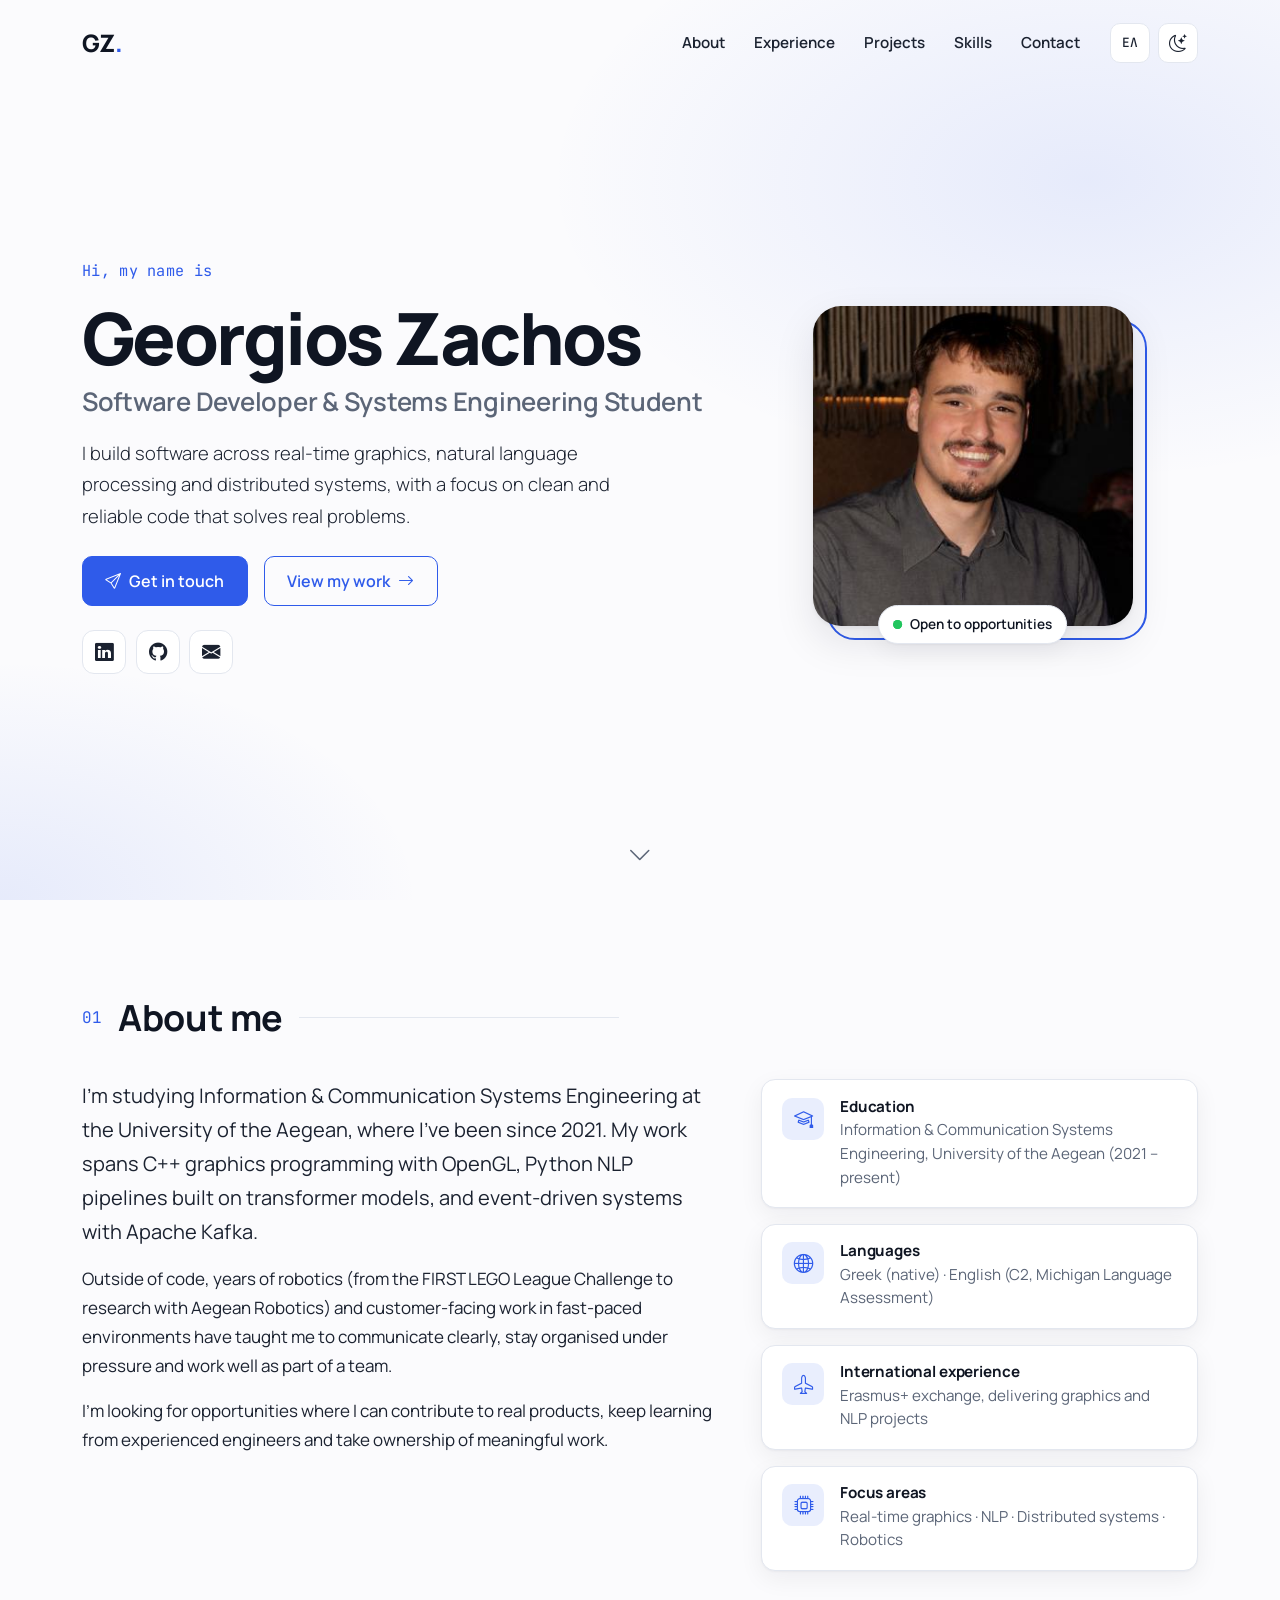
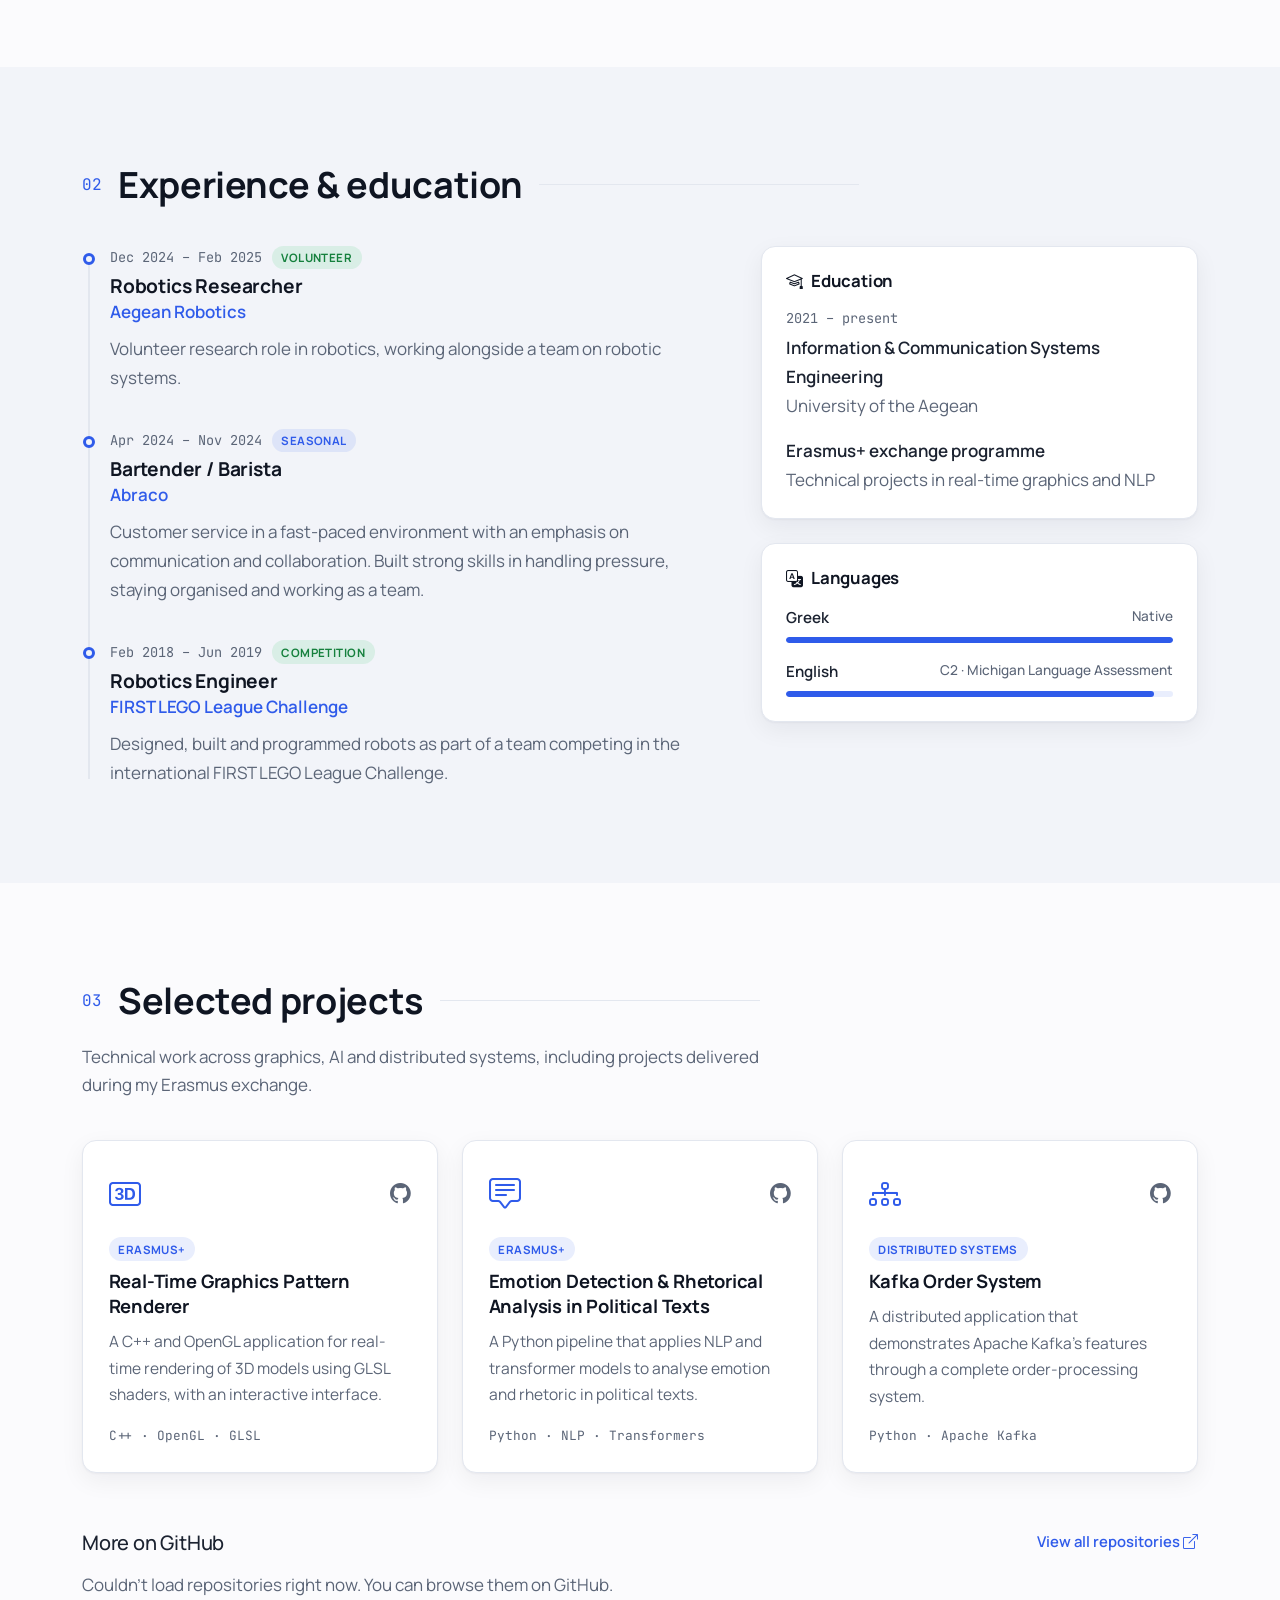
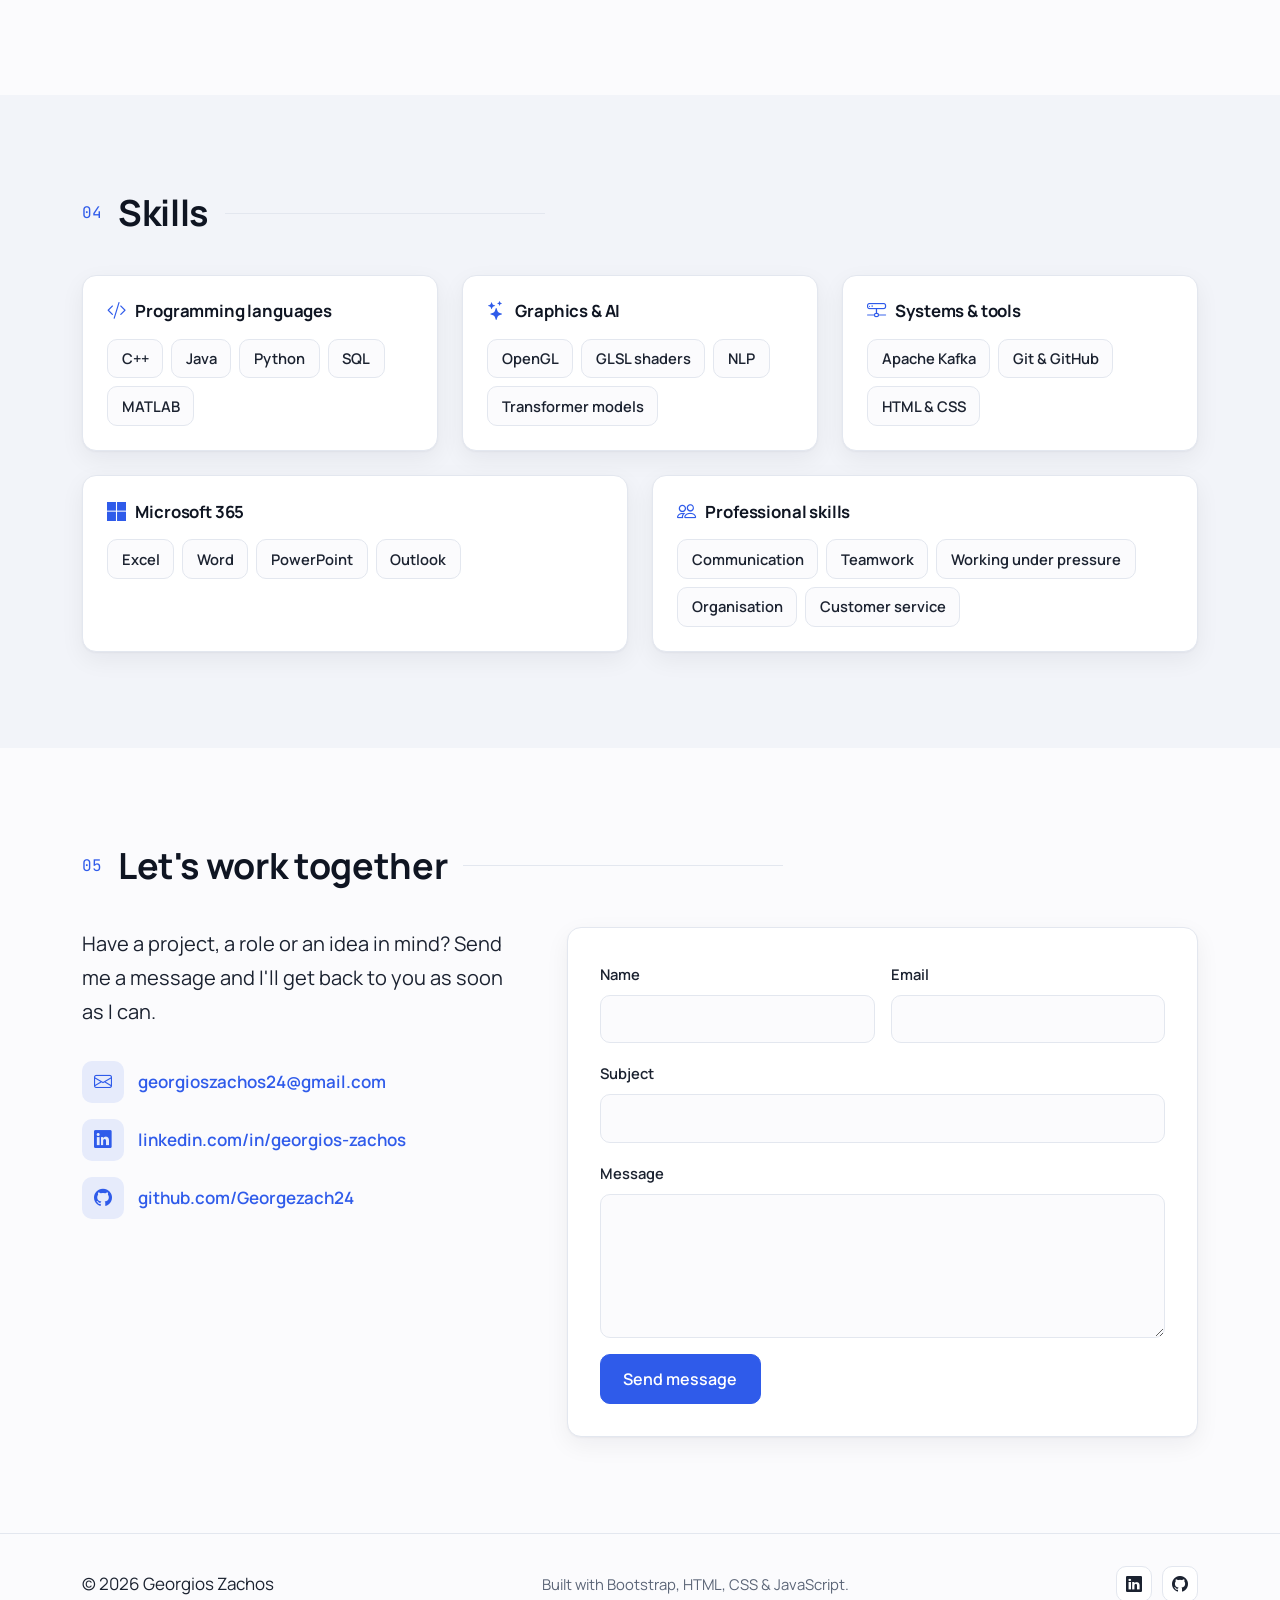
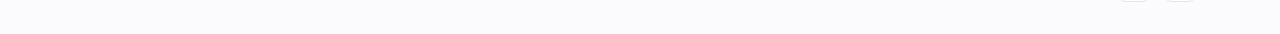
==== index.html @ 2b29dbaa "Initial commit" ====
<!doctype html>
<html lang="en" data-bs-theme="light">
<head>
  <meta charset="utf-8">
  <meta name="viewport" content="width=device-width, initial-scale=1">
  <title>Georgios Zachos · Software Developer</title>
  <meta name="description" content="Georgios Zachos: software developer and Information & Communication Systems Engineering student at the University of the Aegean. C++, Python, Java, real-time graphics, NLP and distributed systems.">
  <meta name="author" content="Georgios Zachos">
  <meta name="theme-color" content="#2f5bea">

  <!-- Open Graph / social previews -->
  <meta property="og:type" content="website">
  <meta property="og:title" content="Georgios Zachos · Software Developer">
  <meta property="og:description" content="Software developer working across real-time graphics, NLP and distributed systems.">
  <meta property="og:url" content="https://georgezach24.github.io/personal/">
  <meta property="og:image" content="https://georgezach24.github.io/personal/assets/img/profile.jpg">
  <meta name="twitter:card" content="summary">

  <link rel="icon" href="assets/img/favicon.svg" type="image/svg+xml">

  <!-- Apply the saved/OS theme before paint to avoid a flash -->
  <script>
    (function () {
      var theme;
      try { theme = localStorage.getItem('theme'); } catch (e) {}
      if (!theme) theme = window.matchMedia('(prefers-color-scheme: dark)').matches ? 'dark' : 'light';
      document.documentElement.setAttribute('data-bs-theme', theme);
      document.documentElement.classList.add('js');
    })();
  </script>

  <link rel="preconnect" href="https://fonts.googleapis.com">
  <link rel="preconnect" href="https://fonts.gstatic.com" crossorigin>
  <link href="https://fonts.googleapis.com/css2?family=Manrope:wght@400;500;600;700;800&family=JetBrains+Mono:wght@400;500&display=swap" rel="stylesheet">
  <link rel="stylesheet" href="https://cdn.jsdelivr.net/npm/bootstrap@5.3.3/dist/css/bootstrap.min.css" integrity="sha384-QWTKZyjpPEjISv5WaRU9OFeRpok6YctnYmDr5pNlyT2bRjXh0JMhjY6hW+ALEwIH" crossorigin="anonymous">
  <link rel="stylesheet" href="https://cdn.jsdelivr.net/npm/bootstrap-icons@1.11.3/font/bootstrap-icons.min.css" integrity="sha384-XGjxtQfXaH2tnPFa9x+ruJTuLE3Aa6LhHSWRr1XeTyhezb4abCG4ccI5AkVDxqC+" crossorigin="anonymous">
  <link rel="stylesheet" href="assets/css/style.css">

  <script type="application/ld+json">
  {
    "@context": "https://schema.org",
    "@type": "Person",
    "name": "Georgios Zachos",
    "alternateName": "Γεώργιος Ζάχος",
    "jobTitle": "Software Developer",
    "url": "https://georgezach24.github.io/personal/",
    "image": "https://georgezach24.github.io/personal/assets/img/profile.jpg",
    "alumniOf": { "@type": "CollegeOrUniversity", "name": "University of the Aegean" },
    "knowsLanguage": ["el", "en"],
    "sameAs": [
      "https://www.linkedin.com/in/georgios-zachos-271b72228/",
      "https://github.com/Georgezach24"
    ]
  }
  </script>
</head>

<body data-bs-spy="scroll" data-bs-target="#mainNav" tabindex="0">
  <a class="visually-hidden-focusable skip-link" href="#main" data-i18n="nav.skip">Skip to content</a>

  <!-- ============ Navigation ============ -->
  <nav id="mainNav" class="navbar navbar-expand-lg fixed-top">
    <div class="container">
      <a class="navbar-brand brand" href="#top" aria-label="Georgios Zachos, home">GZ<span class="brand-dot">.</span></a>

      <div class="d-flex align-items-center gap-2 order-lg-last ms-auto ms-lg-3">
        <button id="langToggle" class="btn btn-icon" type="button" aria-label="Switch language">
          <span class="lang-label">ΕΛ</span>
        </button>
        <button id="themeToggle" class="btn btn-icon" type="button" aria-label="Toggle dark mode">
          <i class="bi bi-moon-stars theme-icon-light"></i>
          <i class="bi bi-sun theme-icon-dark"></i>
        </button>
        <button class="navbar-toggler btn-icon" type="button" data-bs-toggle="collapse" data-bs-target="#navLinks" aria-controls="navLinks" aria-expanded="false" aria-label="Toggle navigation">
          <i class="bi bi-list"></i>
        </button>
      </div>

      <div class="collapse navbar-collapse" id="navLinks">
        <ul class="navbar-nav ms-auto">
          <li class="nav-item"><a class="nav-link" href="#about" data-i18n="nav.about">About</a></li>
          <li class="nav-item"><a class="nav-link" href="#experience" data-i18n="nav.experience">Experience</a></li>
          <li class="nav-item"><a class="nav-link" href="#projects" data-i18n="nav.projects">Projects</a></li>
          <li class="nav-item"><a class="nav-link" href="#skills" data-i18n="nav.skills">Skills</a></li>
          <li class="nav-item"><a class="nav-link" href="#contact" data-i18n="nav.contact">Contact</a></li>
        </ul>
      </div>
    </div>
  </nav>

  <main id="main">
    <!-- ============ Hero ============ -->
    <header id="top" class="hero">
      <div class="container">
        <div class="row align-items-center gy-5">
          <div class="col-lg-7 order-2 order-lg-1 reveal">
            <p class="eyebrow mb-3" data-i18n="hero.greeting">Hi, my name is</p>
            <h1 class="display-name" data-i18n="hero.name">Georgios Zachos</h1>
            <h2 class="hero-role" data-i18n="hero.role">Software Developer &amp; Systems Engineering Student</h2>
            <p class="lead hero-lead" data-i18n="hero.lead">I build software across real-time graphics, natural language processing and distributed systems, with a focus on clean and reliable code that solves real problems.</p>

            <div class="d-flex flex-wrap gap-3 mt-4">
              <a href="#contact" class="btn btn-accent btn-lg">
                <i class="bi bi-send me-2"></i><span data-i18n="hero.ctaContact">Get in touch</span>
              </a>
              <a href="#projects" class="btn btn-outline-accent btn-lg">
                <span data-i18n="hero.ctaProjects">View my work</span><i class="bi bi-arrow-right ms-2"></i>
              </a>
            </div>

            <ul class="social-list mt-4">
              <li><a href="https://www.linkedin.com/in/georgios-zachos-271b72228/" target="_blank" rel="noopener" aria-label="LinkedIn"><i class="bi bi-linkedin"></i></a></li>
              <li><a href="https://github.com/Georgezach24" target="_blank" rel="noopener" aria-label="GitHub"><i class="bi bi-github"></i></a></li>
              <li><a href="#contact" class="js-email-link" aria-label="Email"><i class="bi bi-envelope-fill"></i></a></li>
            </ul>
          </div>

          <div class="col-lg-5 order-1 order-lg-2 text-center reveal">
            <div class="portrait">
              <img src="assets/img/profile.jpg" alt="Portrait of Georgios Zachos" width="348" height="348" class="portrait-img">
              <span class="portrait-badge"><span class="pulse"></span><span data-i18n="hero.badge">Open to opportunities</span></span>
            </div>
          </div>
        </div>
      </div>
      <a href="#about" class="scroll-cue" aria-label="Scroll to About"><i class="bi bi-chevron-down"></i></a>
    </header>

    <!-- ============ About ============ -->
    <section id="about" class="section">
      <div class="container">
        <div class="section-head reveal">
          <span class="section-num">01</span>
          <h2 class="section-title" data-i18n="about.title">About me</h2>
        </div>

        <div class="row g-5">
          <div class="col-lg-7 reveal">
            <p class="fs-5" data-i18n="about.p1">I'm studying Information &amp; Communication Systems Engineering at the University of the Aegean, where I've been since 2021. My work spans C++ graphics programming with OpenGL, Python NLP pipelines built on transformer models, and event-driven systems with Apache Kafka.</p>
            <p data-i18n="about.p2">Outside of code, years of robotics (from the FIRST LEGO League Challenge to research with Aegean Robotics) and customer-facing work in fast-paced environments have taught me to communicate clearly, stay organised under pressure and work well as part of a team.</p>
            <p data-i18n="about.p3">I'm looking for opportunities where I can contribute to real products, keep learning from experienced engineers and take ownership of meaningful work.</p>
          </div>

          <div class="col-lg-5 reveal">
            <div class="fact-list">
              <div class="fact">
                <i class="bi bi-mortarboard"></i>
                <div>
                  <h3 data-i18n="about.factEduTitle">Education</h3>
                  <p data-i18n="about.factEdu">Information &amp; Communication Systems Engineering, University of the Aegean (2021 – present)</p>
                </div>
              </div>
              <div class="fact">
                <i class="bi bi-globe2"></i>
                <div>
                  <h3 data-i18n="about.factLangTitle">Languages</h3>
                  <p data-i18n="about.factLang">Greek (native) · English (C2, Michigan Language Assessment)</p>
                </div>
              </div>
              <div class="fact">
                <i class="bi bi-airplane"></i>
                <div>
                  <h3 data-i18n="about.factErasmusTitle">International experience</h3>
                  <p data-i18n="about.factErasmus">Erasmus+ exchange, delivering graphics and NLP projects</p>
                </div>
              </div>
              <div class="fact">
                <i class="bi bi-cpu"></i>
                <div>
                  <h3 data-i18n="about.factFocusTitle">Focus areas</h3>
                  <p data-i18n="about.factFocus">Real-time graphics · NLP · Distributed systems · Robotics</p>
                </div>
              </div>
            </div>
          </div>
        </div>
      </div>
    </section>

    <!-- ============ Experience & Education ============ -->
    <section id="experience" class="section section-alt">
      <div class="container">
        <div class="section-head reveal">
          <span class="section-num">02</span>
          <h2 class="section-title" data-i18n="exp.title">Experience &amp; education</h2>
        </div>

        <div class="row g-5">
          <div class="col-lg-7">
            <ol class="timeline">
              <li class="timeline-item reveal">
                <div class="timeline-meta">
                  <span class="timeline-date" data-i18n="exp.e1.date">Dec 2024 – Feb 2025</span>
                  <span class="tag tag-volunteer" data-i18n="tag.volunteer">Volunteer</span>
                </div>
                <h3 class="timeline-role" data-i18n="exp.e1.role">Robotics Researcher</h3>
                <p class="timeline-org">Aegean Robotics</p>
                <p data-i18n="exp.e1.desc">Volunteer research role in robotics, working alongside a team on robotic systems.</p>
              </li>
              <li class="timeline-item reveal">
                <div class="timeline-meta">
                  <span class="timeline-date" data-i18n="exp.e2.date">Apr 2024 – Nov 2024</span>
                  <span class="tag tag-work" data-i18n="tag.seasonal">Seasonal</span>
                </div>
                <h3 class="timeline-role" data-i18n="exp.e2.role">Bartender / Barista</h3>
                <p class="timeline-org">Abraco</p>
                <p data-i18n="exp.e2.desc">Customer service in a fast-paced environment with an emphasis on communication and collaboration. Built strong skills in handling pressure, staying organised and working as a team.</p>
              </li>
              <li class="timeline-item reveal">
                <div class="timeline-meta">
                  <span class="timeline-date" data-i18n="exp.e3.date">Feb 2018 – Jun 2019</span>
                  <span class="tag tag-volunteer" data-i18n="tag.competition">Competition</span>
                </div>
                <h3 class="timeline-role" data-i18n="exp.e3.role">Robotics Engineer</h3>
                <p class="timeline-org">FIRST LEGO League Challenge</p>
                <p data-i18n="exp.e3.desc">Designed, built and programmed robots as part of a team competing in the international FIRST LEGO League Challenge.</p>
              </li>
            </ol>
          </div>

          <div class="col-lg-5">
            <div class="card info-card reveal">
              <div class="card-body">
                <h3 class="info-card-title"><i class="bi bi-mortarboard me-2"></i><span data-i18n="edu.title">Education</span></h3>
                <p class="timeline-date mb-1" data-i18n="edu.date">2021 – present</p>
                <p class="fw-semibold mb-0" data-i18n="edu.degree">Information &amp; Communication Systems Engineering</p>
                <p class="text-body-secondary" data-i18n="edu.school">University of the Aegean</p>
                <p class="fw-semibold mb-0" data-i18n="edu.erasmus">Erasmus+ exchange programme</p>
                <p class="text-body-secondary mb-0" data-i18n="edu.erasmusDesc">Technical projects in real-time graphics and NLP</p>
              </div>
            </div>

            <div class="card info-card reveal mt-4">
              <div class="card-body">
                <h3 class="info-card-title"><i class="bi bi-translate me-2"></i><span data-i18n="lang.title">Languages</span></h3>
                <div class="lang-row">
                  <span data-i18n="lang.greek">Greek</span>
                  <span class="text-body-secondary" data-i18n="lang.native">Native</span>
                </div>
                <div class="meter" role="img" aria-label="Native"><span style="width:100%"></span></div>
                <div class="lang-row mt-3">
                  <span data-i18n="lang.english">English</span>
                  <span class="text-body-secondary" data-i18n="lang.c2">C2 · Michigan Language Assessment</span>
                </div>
                <div class="meter" role="img" aria-label="C2"><span style="width:95%"></span></div>
              </div>
            </div>
          </div>
        </div>
      </div>
    </section>

    <!-- ============ Projects ============ -->
    <section id="projects" class="section">
      <div class="container">
        <div class="section-head reveal">
          <span class="section-num">03</span>
          <h2 class="section-title" data-i18n="proj.title">Selected projects</h2>
        </div>
        <p class="section-sub reveal" data-i18n="proj.sub">Technical work across graphics, AI and distributed systems, including projects delivered during my Erasmus exchange.</p>

        <div class="row g-4">
          <div class="col-md-6 col-lg-4 reveal">
            <article class="card project-card h-100">
              <div class="card-body d-flex flex-column">
                <div class="project-top">
                  <i class="bi bi-badge-3d project-icon"></i>
                  <a href="https://github.com/Georgezach24/Real-Time-Graphics-Pattern-Renderer" target="_blank" rel="noopener" class="project-link" aria-label="Real-Time Graphics Pattern Renderer on GitHub"><i class="bi bi-github"></i></a>
                </div>
                <span class="tag tag-accent mb-2 align-self-start">Erasmus+</span>
                <h3 class="project-title" data-i18n="proj.p1.title">Real-Time Graphics Pattern Renderer</h3>
                <p class="flex-grow-1" data-i18n="proj.p1.desc">A C++ and OpenGL application for real-time rendering of 3D models using GLSL shaders, with an interactive interface.</p>
                <ul class="tech-list"><li>C++</li><li>OpenGL</li><li>GLSL</li></ul>
              </div>
            </article>
          </div>

          <div class="col-md-6 col-lg-4 reveal">
            <article class="card project-card h-100">
              <div class="card-body d-flex flex-column">
                <div class="project-top">
                  <i class="bi bi-chat-square-text project-icon"></i>
                  <a href="https://github.com/Georgezach24/NLP" target="_blank" rel="noopener" class="project-link" aria-label="Emotion Detection project on GitHub"><i class="bi bi-github"></i></a>
                </div>
                <span class="tag tag-accent mb-2 align-self-start">Erasmus+</span>
                <h3 class="project-title" data-i18n="proj.p2.title">Emotion Detection &amp; Rhetorical Analysis in Political Texts</h3>
                <p class="flex-grow-1" data-i18n="proj.p2.desc">A Python pipeline that applies NLP and transformer models to analyse emotion and rhetoric in political texts.</p>
                <ul class="tech-list"><li>Python</li><li>NLP</li><li>Transformers</li></ul>
              </div>
            </article>
          </div>

          <div class="col-md-6 col-lg-4 reveal">
            <article class="card project-card h-100">
              <div class="card-body d-flex flex-column">
                <div class="project-top">
                  <i class="bi bi-diagram-3 project-icon"></i>
                  <a href="https://github.com/Georgezach24/Order-System" target="_blank" rel="noopener" class="project-link" aria-label="Order System on GitHub"><i class="bi bi-github"></i></a>
                </div>
                <span class="tag tag-accent mb-2 align-self-start" data-i18n="tag.distributed">Distributed systems</span>
                <h3 class="project-title" data-i18n="proj.p3.title">Kafka Order System</h3>
                <p class="flex-grow-1" data-i18n="proj.p3.desc">A distributed application that demonstrates Apache Kafka's features through a complete order-processing system.</p>
                <ul class="tech-list"><li>Python</li><li>Apache Kafka</li></ul>
              </div>
            </article>
          </div>
        </div>

        <div class="more-repos reveal">
          <div class="d-flex flex-wrap justify-content-between align-items-end gap-2 mb-3">
            <h3 class="h5 mb-0" data-i18n="proj.moreTitle">More on GitHub</h3>
            <a href="https://github.com/Georgezach24?tab=repositories" target="_blank" rel="noopener" class="link-accent small">
              <span data-i18n="proj.viewAll">View all repositories</span> <i class="bi bi-box-arrow-up-right"></i>
            </a>
          </div>
          <div id="repoGrid" class="row g-3" aria-live="polite">
            <p class="text-body-secondary mb-0" data-i18n="proj.loading">Loading repositories…</p>
          </div>
        </div>
      </div>
    </section>

    <!-- ============ Skills ============ -->
    <section id="skills" class="section section-alt">
      <div class="container">
        <div class="section-head reveal">
          <span class="section-num">04</span>
          <h2 class="section-title" data-i18n="skills.title">Skills</h2>
        </div>

        <div class="row g-4">
          <div class="col-md-6 col-lg-4 reveal">
            <div class="skill-group">
              <h3><i class="bi bi-code-slash"></i><span data-i18n="skills.prog">Programming languages</span></h3>
              <ul class="chip-list"><li>C++</li><li>Java</li><li>Python</li><li>SQL</li><li>MATLAB</li></ul>
            </div>
          </div>
          <div class="col-md-6 col-lg-4 reveal">
            <div class="skill-group">
              <h3><i class="bi bi-stars"></i><span data-i18n="skills.graphicsAi">Graphics &amp; AI</span></h3>
              <ul class="chip-list"><li>OpenGL</li><li>GLSL shaders</li><li>NLP</li><li data-i18n="skills.transformers">Transformer models</li></ul>
            </div>
          </div>
          <div class="col-md-6 col-lg-4 reveal">
            <div class="skill-group">
              <h3><i class="bi bi-hdd-network"></i><span data-i18n="skills.systems">Systems &amp; tools</span></h3>
              <ul class="chip-list"><li>Apache Kafka</li><li>Git &amp; GitHub</li><li>HTML &amp; CSS</li></ul>
            </div>
          </div>
          <div class="col-md-6 col-lg-6 reveal">
            <div class="skill-group">
              <h3><i class="bi bi-microsoft"></i><span>Microsoft 365</span></h3>
              <ul class="chip-list"><li>Excel</li><li>Word</li><li>PowerPoint</li><li>Outlook</li></ul>
            </div>
          </div>
          <div class="col-md-12 col-lg-6 reveal">
            <div class="skill-group">
              <h3><i class="bi bi-people"></i><span data-i18n="skills.soft">Professional skills</span></h3>
              <ul class="chip-list">
                <li data-i18n="skills.s1">Communication</li>
                <li data-i18n="skills.s2">Teamwork</li>
                <li data-i18n="skills.s3">Working under pressure</li>
                <li data-i18n="skills.s4">Organisation</li>
                <li data-i18n="skills.s5">Customer service</li>
              </ul>
            </div>
          </div>
        </div>
      </div>
    </section>

    <!-- ============ Contact ============ -->
    <section id="contact" class="section">
      <div class="container">
        <div class="section-head reveal">
          <span class="section-num">05</span>
          <h2 class="section-title" data-i18n="contact.title">Let's work together</h2>
        </div>

        <div class="row g-5">
          <div class="col-lg-5 reveal">
            <p class="fs-5" data-i18n="contact.text">Have a project, a role or an idea in mind? Send me a message and I'll get back to you as soon as I can.</p>
            <ul class="contact-list">
              <li>
                <i class="bi bi-envelope"></i>
                <a href="#contact" class="js-email-link js-email-text">Email me</a>
              </li>
              <li>
                <i class="bi bi-linkedin"></i>
                <a href="https://www.linkedin.com/in/georgios-zachos-271b72228/" target="_blank" rel="noopener">linkedin.com/in/georgios-zachos</a>
              </li>
              <li>
                <i class="bi bi-github"></i>
                <a href="https://github.com/Georgezach24" target="_blank" rel="noopener">github.com/Georgezach24</a>
              </li>
            </ul>
          </div>

          <div class="col-lg-7 reveal">
            <form id="contactForm" class="card contact-card" novalidate>
              <div class="card-body">
                <div class="row g-3">
                  <div class="col-md-6">
                    <label for="cfName" class="form-label" data-i18n="form.name">Name</label>
                    <input type="text" class="form-control" id="cfName" name="name" autocomplete="name" required maxlength="100">
                    <div class="invalid-feedback" data-i18n="form.nameInvalid">Please enter your name.</div>
                  </div>
                  <div class="col-md-6">
                    <label for="cfEmail" class="form-label" data-i18n="form.email">Email</label>
                    <input type="email" class="form-control" id="cfEmail" name="email" autocomplete="email" required maxlength="150">
                    <div class="invalid-feedback" data-i18n="form.emailInvalid">Please enter a valid email address.</div>
                  </div>
                  <div class="col-12">
                    <label for="cfSubject" class="form-label" data-i18n="form.subject">Subject</label>
                    <input type="text" class="form-control" id="cfSubject" name="subject" maxlength="150">
                  </div>
                  <div class="col-12">
                    <label for="cfMessage" class="form-label" data-i18n="form.message">Message</label>
                    <textarea class="form-control" id="cfMessage" name="message" rows="5" required minlength="10" maxlength="5000"></textarea>
                    <div class="invalid-feedback" data-i18n="form.messageInvalid">Please write a message (at least 10 characters).</div>
                  </div>
                  <!-- Honeypot: hidden from people, bots fill it in -->
                  <div class="hp-field" aria-hidden="true">
                    <label for="cfGotcha">Leave this empty</label>
                    <input type="text" id="cfGotcha" name="_gotcha" tabindex="-1" autocomplete="off">
                  </div>
                  <div class="col-12 d-flex flex-wrap align-items-center gap-3">
                    <button type="submit" class="btn btn-accent btn-lg">
                      <span class="spinner-border spinner-border-sm me-2 d-none" aria-hidden="true"></span>
                      <span class="btn-label" data-i18n="form.send">Send message</span>
                    </button>
                    <div id="formStatus" class="form-status" role="status" aria-live="polite"></div>
                  </div>
                </div>
              </div>
            </form>
          </div>
        </div>
      </div>
    </section>
  </main>

  <!-- ============ Footer ============ -->
  <footer class="site-footer">
    <div class="container d-flex flex-column flex-md-row justify-content-between align-items-center gap-3">
      <p class="mb-0">&copy; <span id="year"></span> <span data-i18n="hero.name">Georgios Zachos</span></p>
      <p class="mb-0 small text-body-secondary" data-i18n="footer.built">Built with Bootstrap, HTML, CSS &amp; JavaScript.</p>
      <ul class="social-list social-list-sm">
        <li><a href="https://www.linkedin.com/in/georgios-zachos-271b72228/" target="_blank" rel="noopener" aria-label="LinkedIn"><i class="bi bi-linkedin"></i></a></li>
        <li><a href="https://github.com/Georgezach24" target="_blank" rel="noopener" aria-label="GitHub"><i class="bi bi-github"></i></a></li>
      </ul>
    </div>
  </footer>

  <button id="toTop" class="to-top" type="button" aria-label="Back to top"><i class="bi bi-arrow-up"></i></button>

  <script src="https://cdn.jsdelivr.net/npm/bootstrap@5.3.3/dist/js/bootstrap.bundle.min.js" integrity="sha384-YvpcrYf0tY3lHB60NNkmXc5s9fDVZLESaAA55NDzOxhy9GkcIdslK1eN7N6jIeHz" crossorigin="anonymous"></script>
  <script src="assets/js/config.js"></script>
  <script src="assets/js/i18n.js"></script>
  <script src="assets/js/main.js"></script>
</body>
</html>
---- assets/css/style.css ----
/* =========================================================
   Georgios Zachos · personal site
   Built on Bootstrap 5.3 (uses its data-bs-theme colour modes)
   ========================================================= */

:root {
  --accent: #2f5bea;
  --accent-hover: #2449c4;
  --accent-soft: rgba(47, 91, 234, 0.1);
  --accent-contrast: #ffffff;

  --page-bg: #fbfbfd;
  --page-bg-alt: #f2f4f9;
  --surface: #ffffff;
  --border: #e3e7ef;
  --text: #1b2230;
  --text-muted: #5b6577;
  --heading: #0f1522;
  --shadow: 0 1px 2px rgba(16, 24, 40, 0.04), 0 8px 24px rgba(16, 24, 40, 0.06);
  --shadow-hover: 0 2px 4px rgba(16, 24, 40, 0.06), 0 16px 40px rgba(16, 24, 40, 0.1);

  --nav-bg: rgba(251, 251, 253, 0.82);
  --radius: 14px;
  --font-sans: "Manrope", system-ui, -apple-system, "Segoe UI", Roboto, Arial, sans-serif;
  --font-mono: "JetBrains Mono", ui-monospace, SFMono-Regular, Menlo, Consolas, monospace;

  --bs-body-font-family: var(--font-sans);
  --bs-link-color-rgb: 47, 91, 234;
}

[data-bs-theme="dark"] {
  --accent: #7c9cff;
  --accent-hover: #9db4ff;
  --accent-soft: rgba(124, 156, 255, 0.12);
  --accent-contrast: #0b1020;

  --page-bg: #0b1020;
  --page-bg-alt: #0f1529;
  --surface: #141b31;
  --border: #232c47;
  --text: #d5dbea;
  --text-muted: #94a0bb;
  --heading: #f2f5fc;
  --shadow: 0 1px 2px rgba(0, 0, 0, 0.3), 0 8px 24px rgba(0, 0, 0, 0.25);
  --shadow-hover: 0 2px 4px rgba(0, 0, 0, 0.35), 0 16px 40px rgba(0, 0, 0, 0.35);

  --nav-bg: rgba(11, 16, 32, 0.8);
  --bs-body-bg: var(--page-bg);
  --bs-body-color: var(--text);
  --bs-secondary-color: var(--text-muted);
  --bs-border-color: var(--border);
  --bs-link-color-rgb: 124, 156, 255;
}

/* ---------- Base ---------- */
html { scroll-behavior: smooth; scroll-padding-top: 80px; }
@media (prefers-reduced-motion: reduce) { html { scroll-behavior: auto; } }

body {
  background: var(--page-bg);
  color: var(--text);
  font-family: var(--font-sans);
  font-size: 1.0625rem;
  line-height: 1.7;
  overflow-x: hidden;
}

h1, h2, h3, h4, h5, h6 { color: var(--heading); font-weight: 700; letter-spacing: -0.01em; }
a { color: var(--accent); text-decoration: none; }
a:hover { color: var(--accent-hover); }
::selection { background: var(--accent); color: var(--accent-contrast); }

.skip-link {
  position: fixed; top: 0.75rem; left: 0.75rem; z-index: 2000;
  background: var(--accent); color: var(--accent-contrast); padding: 0.5rem 1rem; border-radius: 8px;
}

.text-body-secondary { color: var(--text-muted) !important; }

/* ---------- Buttons ---------- */
.btn { font-weight: 600; border-radius: 10px; }
.btn-lg { padding: 0.75rem 1.4rem; font-size: 1rem; }

.btn-accent {
  background: var(--accent); color: var(--accent-contrast); border: 1px solid var(--accent);
}
.btn-accent:hover, .btn-accent:focus-visible {
  background: var(--accent-hover); border-color: var(--accent-hover); color: var(--accent-contrast);
}
.btn-accent:disabled { background: var(--accent); color: var(--accent-contrast); opacity: 0.7; }

.btn-outline-accent {
  color: var(--accent); border: 1px solid var(--accent); background: transparent;
}
.btn-outline-accent:hover, .btn-outline-accent:focus-visible {
  background: var(--accent-soft); color: var(--accent); border-color: var(--accent);
}

.btn-icon {
  width: 40px; height: 40px; padding: 0;
  display: inline-flex; align-items: center; justify-content: center;
  border: 1px solid var(--border); border-radius: 10px;
  color: var(--text); background: var(--surface); font-size: 1.1rem;
}
.btn-icon:hover { color: var(--accent); border-color: var(--accent); background: var(--surface); }
.lang-label { font-family: var(--font-mono); font-size: 0.8rem; font-weight: 500; }

.theme-icon-dark { display: none; }
[data-bs-theme="dark"] .theme-icon-dark { display: inline; }
[data-bs-theme="dark"] .theme-icon-light { display: none; }

.link-accent { color: var(--accent); font-weight: 600; }

/* ---------- Navbar ---------- */
.navbar {
  padding: 1.1rem 0;
  transition: padding 0.25s ease, background-color 0.25s ease, box-shadow 0.25s ease;
}
.navbar.scrolled {
  padding: 0.6rem 0;
  background: var(--nav-bg);
  backdrop-filter: saturate(180%) blur(12px);
  -webkit-backdrop-filter: saturate(180%) blur(12px);
  box-shadow: 0 1px 0 var(--border);
}
.brand {
  font-weight: 800; font-size: 1.5rem; color: var(--heading) !important; letter-spacing: -0.03em;
}
.brand-dot { color: var(--accent); }

.navbar .nav-link {
  color: var(--text); font-weight: 600; font-size: 0.95rem;
  padding: 0.5rem 0.9rem !important; border-radius: 8px;
}
.navbar .nav-link:hover { color: var(--accent); }
.navbar .nav-link.active { color: var(--accent); background: var(--accent-soft); }
.navbar-toggler { box-shadow: none !important; }

@media (max-width: 991.98px) {
  .navbar-collapse {
    background: var(--surface); border: 1px solid var(--border); border-radius: var(--radius);
    margin-top: 0.75rem; padding: 0.5rem; box-shadow: var(--shadow);
  }
  /* Keep the bar readable while the menu is open at the top of the page */
  .navbar:has(.navbar-collapse.show), .navbar:has(.navbar-collapse.collapsing) { background: var(--nav-bg); backdrop-filter: blur(12px); }
}

/* ---------- Hero ---------- */
.hero {
  position: relative;
  min-height: 100vh; min-height: 100svh;
  display: flex; align-items: center;
  padding: 7rem 0 5rem;
  background:
    radial-gradient(900px 500px at 85% 20%, var(--accent-soft), transparent 60%),
    radial-gradient(700px 400px at 0% 100%, var(--accent-soft), transparent 60%);
}
.eyebrow {
  font-family: var(--font-mono); color: var(--accent); font-size: 0.95rem; letter-spacing: 0.02em;
}
.display-name {
  font-size: clamp(2.6rem, 6vw, 4.5rem); font-weight: 800; line-height: 1.05; letter-spacing: -0.035em;
  margin-bottom: 0.75rem;
}
.hero-role {
  font-size: clamp(1.2rem, 2.4vw, 1.6rem); font-weight: 600; color: var(--text-muted); margin-bottom: 1.25rem;
}
.hero-lead { max-width: 36rem; color: var(--text); font-size: 1.15rem; }

.portrait { position: relative; display: inline-block; }
.portrait::before {
  content: ""; position: absolute; inset: 14px -14px -14px 14px;
  border: 2px solid var(--accent); border-radius: 28px; z-index: 0;
  transition: inset 0.3s ease;
}
.portrait:hover::before { inset: 8px -8px -8px 8px; }
.portrait-img {
  position: relative; z-index: 1;
  width: min(320px, 72vw); height: auto; aspect-ratio: 1 / 1; object-fit: cover;
  border-radius: 28px; box-shadow: var(--shadow-hover);
}
.portrait-badge {
  position: absolute; z-index: 2; left: 50%; bottom: -18px; transform: translateX(-50%);
  white-space: nowrap; display: inline-flex; align-items: center; gap: 0.5rem;
  background: var(--surface); color: var(--heading); border: 1px solid var(--border);
  padding: 0.45rem 0.9rem; border-radius: 999px; font-size: 0.85rem; font-weight: 600;
  box-shadow: var(--shadow);
}
.pulse {
  width: 9px; height: 9px; border-radius: 50%; background: #22c55e; position: relative;
}
.pulse::after {
  content: ""; position: absolute; inset: 0; border-radius: 50%; background: #22c55e;
  animation: pulse 2s ease-out infinite;
}
@keyframes pulse { from { transform: scale(1); opacity: 0.7; } to { transform: scale(2.6); opacity: 0; } }

.scroll-cue {
  position: absolute; bottom: 1.5rem; left: 50%; transform: translateX(-50%);
  color: var(--text-muted); font-size: 1.5rem; animation: bob 2s ease-in-out infinite;
}
@keyframes bob { 0%, 100% { transform: translate(-50%, 0); } 50% { transform: translate(-50%, 6px); } }

/* ---------- Social ---------- */
.social-list { list-style: none; padding: 0; margin: 0; display: flex; gap: 0.6rem; }
.social-list a {
  width: 44px; height: 44px; display: inline-flex; align-items: center; justify-content: center;
  border-radius: 12px; border: 1px solid var(--border); background: var(--surface);
  color: var(--text); font-size: 1.15rem; transition: all 0.2s ease;
}
.social-list a:hover { color: var(--accent-contrast); background: var(--accent); border-color: var(--accent); transform: translateY(-2px); }
.social-list-sm a { width: 36px; height: 36px; font-size: 1rem; border-radius: 10px; }

/* ---------- Sections ---------- */
.section { padding: 6rem 0; }
.section-alt { background: var(--page-bg-alt); }
.section-head { display: flex; align-items: center; gap: 1rem; margin-bottom: 2.5rem; }
.section-head::after { content: ""; flex: 1; height: 1px; background: var(--border); max-width: 320px; }
.section-num { font-family: var(--font-mono); color: var(--accent); font-size: 1rem; }
.section-title { font-size: clamp(1.75rem, 3.5vw, 2.25rem); margin: 0; }
.section-sub { color: var(--text-muted); max-width: 44rem; margin: -1.25rem 0 2.5rem; }

@media (max-width: 575.98px) { .section { padding: 4.5rem 0; } }

/* ---------- About facts ---------- */
.fact-list { display: grid; gap: 1rem; }
.fact {
  display: flex; gap: 1rem; align-items: flex-start;
  background: var(--surface); border: 1px solid var(--border); border-radius: var(--radius);
  padding: 1.1rem 1.25rem; box-shadow: var(--shadow);
}
.fact > i {
  flex: none; width: 42px; height: 42px; border-radius: 10px;
  display: inline-flex; align-items: center; justify-content: center;
  background: var(--accent-soft); color: var(--accent); font-size: 1.2rem;
}
.fact h3 { font-size: 0.95rem; margin: 0 0 0.15rem; }
.fact p { margin: 0; color: var(--text-muted); font-size: 0.95rem; line-height: 1.55; }

/* ---------- Timeline ---------- */
.timeline { list-style: none; padding: 0 0 0 1.75rem; margin: 0; position: relative; }
.timeline::before {
  content: ""; position: absolute; left: 6px; top: 8px; bottom: 8px; width: 2px; background: var(--border);
}
.timeline-item { position: relative; padding-bottom: 2.25rem; }
.timeline-item:last-child { padding-bottom: 0; }
.timeline-item::before {
  content: ""; position: absolute; left: calc(-1.75rem + 1px); top: 7px;
  width: 12px; height: 12px; border-radius: 50%;
  background: var(--page-bg-alt); border: 3px solid var(--accent);
}
.timeline-meta { display: flex; flex-wrap: wrap; align-items: center; gap: 0.6rem; margin-bottom: 0.35rem; }
.timeline-date { font-family: var(--font-mono); font-size: 0.85rem; color: var(--text-muted); }
.timeline-role { font-size: 1.2rem; margin: 0; }
.timeline-org { color: var(--accent); font-weight: 600; margin-bottom: 0.5rem; }
.timeline-item p:last-child { margin-bottom: 0; color: var(--text-muted); }

/* ---------- Tags & chips ---------- */
.tag {
  display: inline-block; font-size: 0.72rem; font-weight: 700; letter-spacing: 0.04em; text-transform: uppercase;
  padding: 0.2rem 0.6rem; border-radius: 999px; line-height: 1.5;
}
.tag-accent, .tag-work { background: var(--accent-soft); color: var(--accent); }
.tag-volunteer { background: rgba(34, 197, 94, 0.12); color: #15803d; }
[data-bs-theme="dark"] .tag-volunteer { color: #4ade80; }

.chip-list, .tech-list { list-style: none; padding: 0; margin: 0; display: flex; flex-wrap: wrap; gap: 0.5rem; }
.chip-list li {
  padding: 0.4rem 0.85rem; border-radius: 10px; font-weight: 600; font-size: 0.92rem;
  background: var(--page-bg); border: 1px solid var(--border); color: var(--text);
  transition: border-color 0.2s ease, color 0.2s ease;
}
.chip-list li:hover { border-color: var(--accent); color: var(--accent); }
.tech-list li { font-family: var(--font-mono); font-size: 0.8rem; color: var(--text-muted); }
.tech-list li:not(:last-child)::after { content: "·"; margin-left: 0.5rem; }

/* ---------- Cards ---------- */
.card {
  background: var(--surface); border: 1px solid var(--border); border-radius: var(--radius);
  box-shadow: var(--shadow); color: var(--text);
}
.info-card .card-body { padding: 1.5rem; }
.info-card-title { font-size: 1.05rem; margin-bottom: 1rem; }
.lang-row { display: flex; justify-content: space-between; gap: 1rem; font-weight: 600; font-size: 0.95rem; }
.lang-row .text-body-secondary { font-weight: 500; font-size: 0.85rem; text-align: right; }
.meter { height: 6px; background: var(--accent-soft); border-radius: 999px; margin-top: 0.4rem; overflow: hidden; }
.meter span { display: block; height: 100%; background: var(--accent); border-radius: inherit; }

.project-card { transition: transform 0.25s ease, box-shadow 0.25s ease, border-color 0.25s ease; }
.project-card:hover { transform: translateY(-4px); box-shadow: var(--shadow-hover); border-color: var(--accent); }
.project-card .card-body { padding: 1.6rem; }
.project-top { display: flex; justify-content: space-between; align-items: center; margin-bottom: 1rem; }
.project-icon { font-size: 2rem; color: var(--accent); }
.project-link { color: var(--text-muted); font-size: 1.3rem; }
.project-link:hover { color: var(--accent); }
.project-title { font-size: 1.15rem; line-height: 1.35; margin-bottom: 0.6rem; }
.project-card p { color: var(--text-muted); font-size: 0.97rem; }

.more-repos { margin-top: 3.5rem; }
.repo-card {
  display: flex; flex-direction: column; height: 100%;
  background: var(--surface); border: 1px solid var(--border); border-radius: 12px; padding: 1.1rem 1.2rem;
  color: var(--text); transition: border-color 0.2s ease, transform 0.2s ease;
}
.repo-card:hover { border-color: var(--accent); color: var(--text); transform: translateY(-2px); }
.repo-name { font-weight: 700; color: var(--heading); display: flex; align-items: center; gap: 0.5rem; word-break: break-word; }
.repo-desc { color: var(--text-muted); font-size: 0.9rem; margin: 0.35rem 0 0.75rem; flex-grow: 1; line-height: 1.5; }
.repo-meta { display: flex; flex-wrap: wrap; gap: 1rem; font-size: 0.8rem; color: var(--text-muted); font-family: var(--font-mono); }
.lang-dot { display: inline-block; width: 10px; height: 10px; border-radius: 50%; margin-right: 0.35rem; vertical-align: middle; background: var(--accent); }

/* ---------- Skills ---------- */
.skill-group {
  height: 100%; background: var(--surface); border: 1px solid var(--border); border-radius: var(--radius);
  padding: 1.5rem; box-shadow: var(--shadow);
}
.skill-group h3 { font-size: 1.05rem; display: flex; align-items: center; gap: 0.6rem; margin-bottom: 1rem; }
.skill-group h3 i { color: var(--accent); font-size: 1.2rem; }

/* ---------- Contact ---------- */
.contact-list { list-style: none; padding: 0; margin: 2rem 0 0; display: grid; gap: 1rem; }
.contact-list li { display: flex; align-items: center; gap: 0.9rem; font-weight: 600; word-break: break-word; }
.contact-list i {
  flex: none; width: 42px; height: 42px; border-radius: 10px;
  display: inline-flex; align-items: center; justify-content: center;
  background: var(--accent-soft); color: var(--accent); font-size: 1.1rem;
}
.contact-card .card-body { padding: 2rem; }
@media (max-width: 575.98px) { .contact-card .card-body { padding: 1.25rem; } }

.form-label { font-weight: 600; font-size: 0.92rem; }
.form-control {
  background: var(--page-bg); border: 1px solid var(--border); color: var(--text);
  border-radius: 10px; padding: 0.7rem 0.9rem;
}
.form-control:focus {
  background: var(--page-bg); color: var(--text); border-color: var(--accent);
  box-shadow: 0 0 0 0.2rem var(--accent-soft);
}
.hp-field { position: absolute !important; left: -9999px; width: 1px; height: 1px; overflow: hidden; }
.form-status { font-weight: 600; font-size: 0.95rem; }
.form-status.is-success { color: #15803d; }
.form-status.is-error { color: #dc2626; }
[data-bs-theme="dark"] .form-status.is-success { color: #4ade80; }
[data-bs-theme="dark"] .form-status.is-error { color: #f87171; }

/* ---------- Footer & back-to-top ---------- */
.site-footer { padding: 2rem 0; border-top: 1px solid var(--border); background: var(--page-bg); }

.to-top {
  position: fixed; right: 1.25rem; bottom: 1.25rem; z-index: 1000;
  width: 46px; height: 46px; border-radius: 12px; border: none;
  background: var(--accent); color: var(--accent-contrast); font-size: 1.2rem;
  box-shadow: var(--shadow-hover);
  opacity: 0; visibility: hidden; transform: translateY(10px);
  transition: opacity 0.25s ease, transform 0.25s ease, visibility 0.25s;
}
.to-top.show { opacity: 1; visibility: visible; transform: none; }
.to-top:hover { background: var(--accent-hover); }

/* ---------- Scroll reveal ---------- */
.js .reveal { opacity: 0; transform: translateY(18px); transition: opacity 0.6s ease, transform 0.6s ease; }
.js .reveal.in { opacity: 1; transform: none; }
@media (prefers-reduced-motion: reduce) {
  .js .reveal { opacity: 1; transform: none; transition: none; }
  .pulse::after, .scroll-cue { animation: none; }
}

/* Focus visibility */
a:focus-visible, button:focus-visible, .btn:focus-visible {
  outline: 2px solid var(--accent); outline-offset: 2px; box-shadow: none;
}
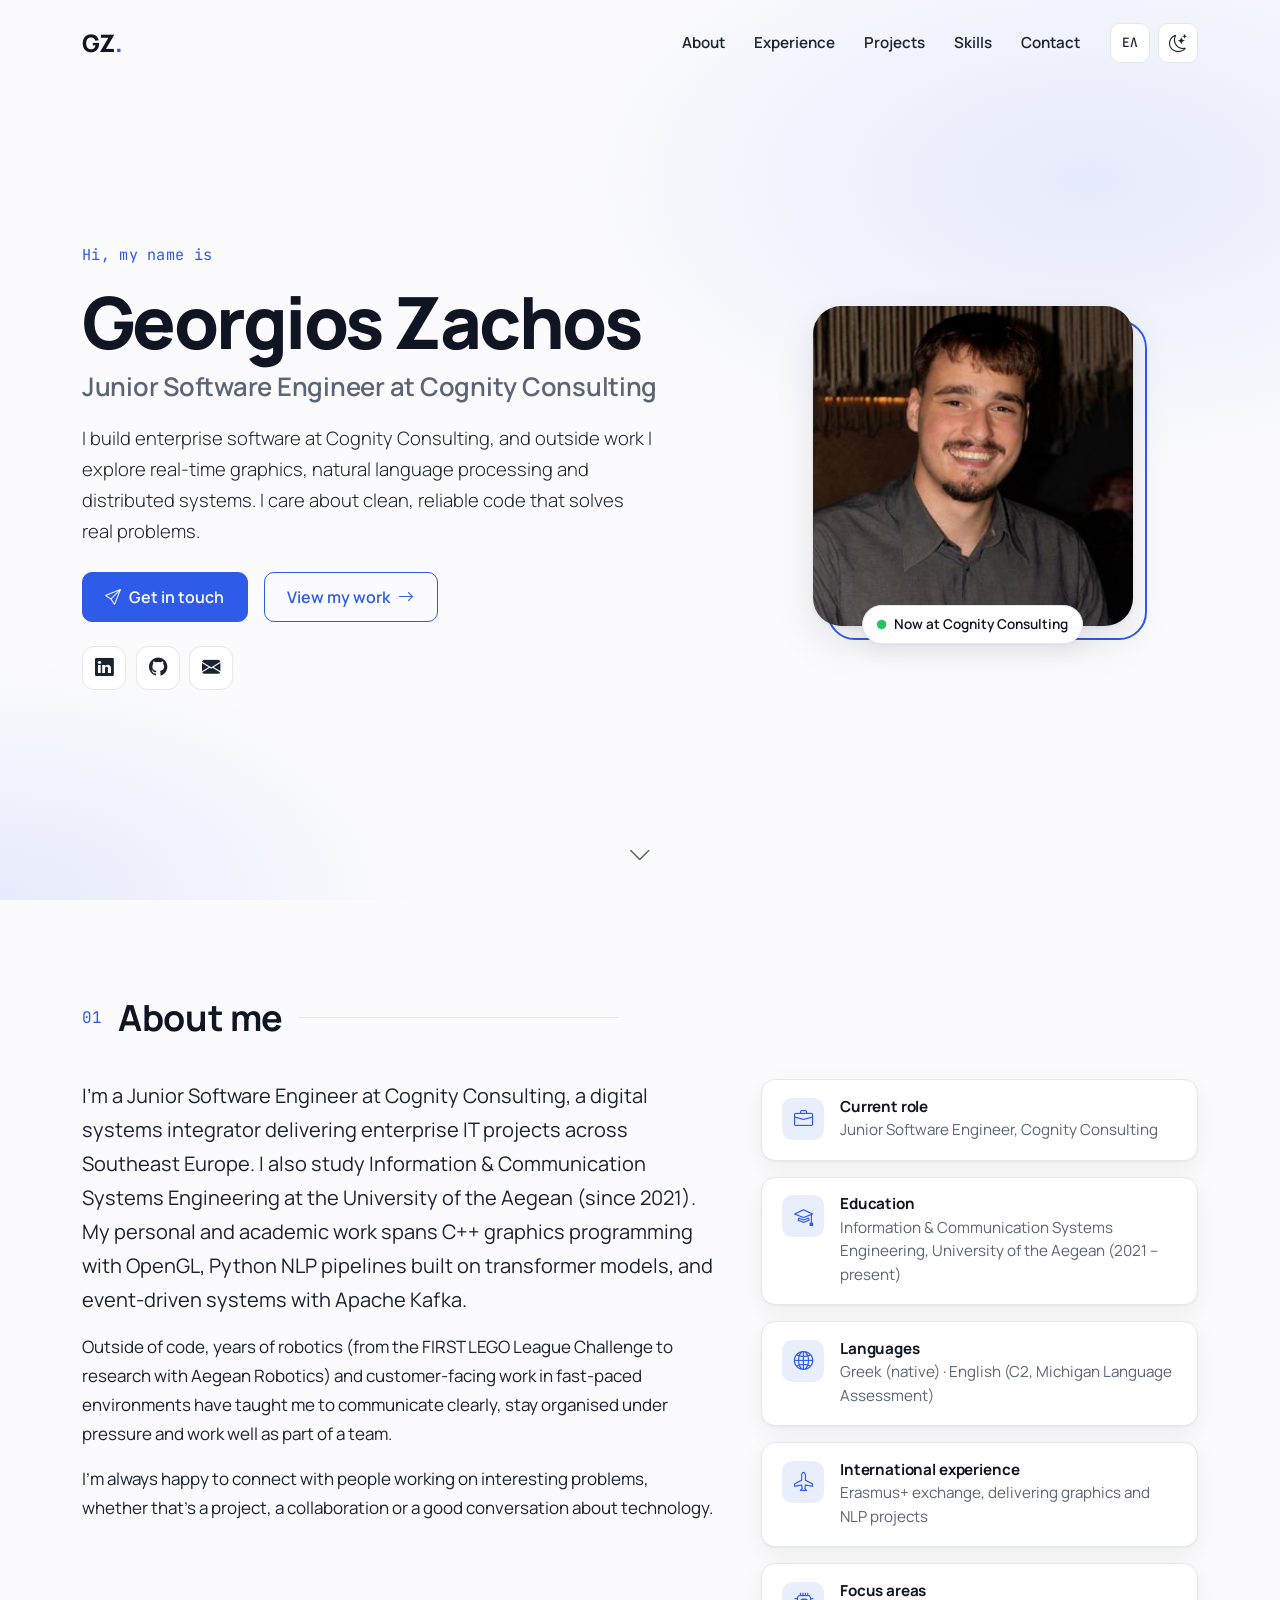
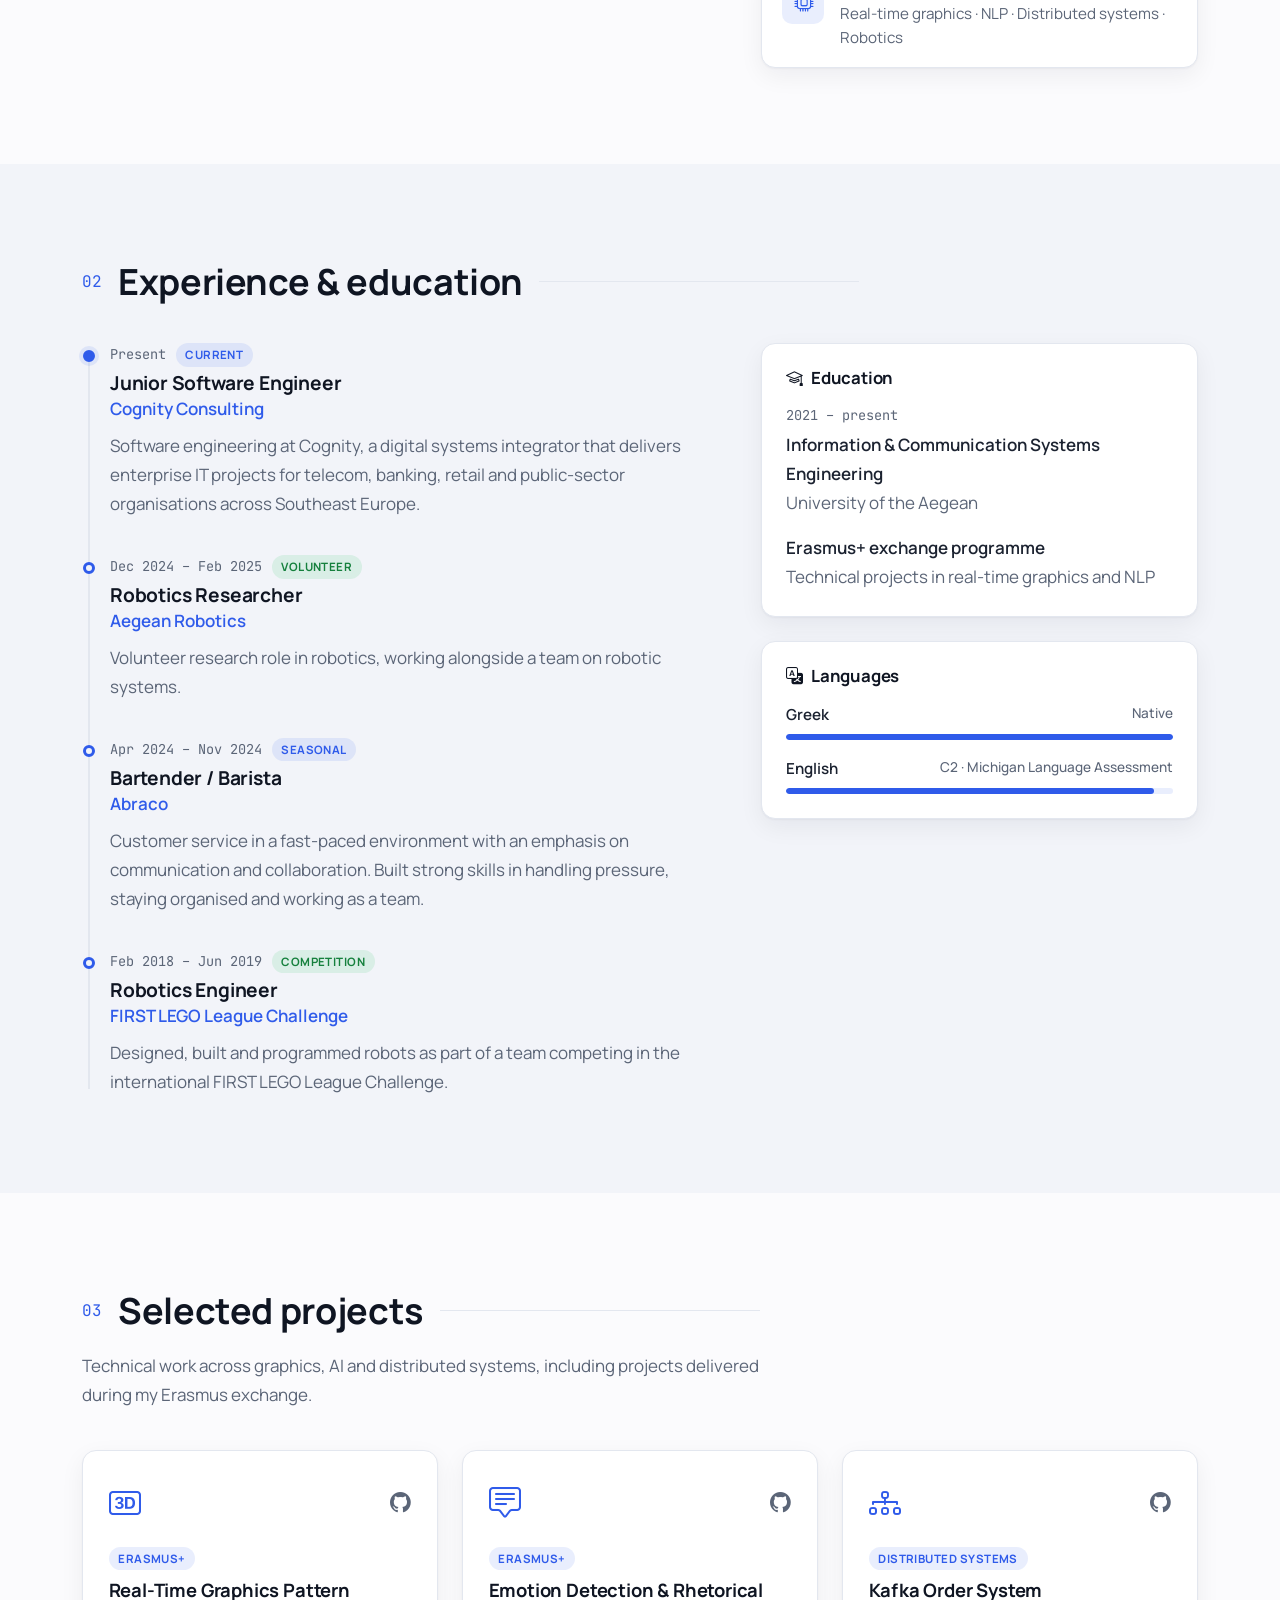
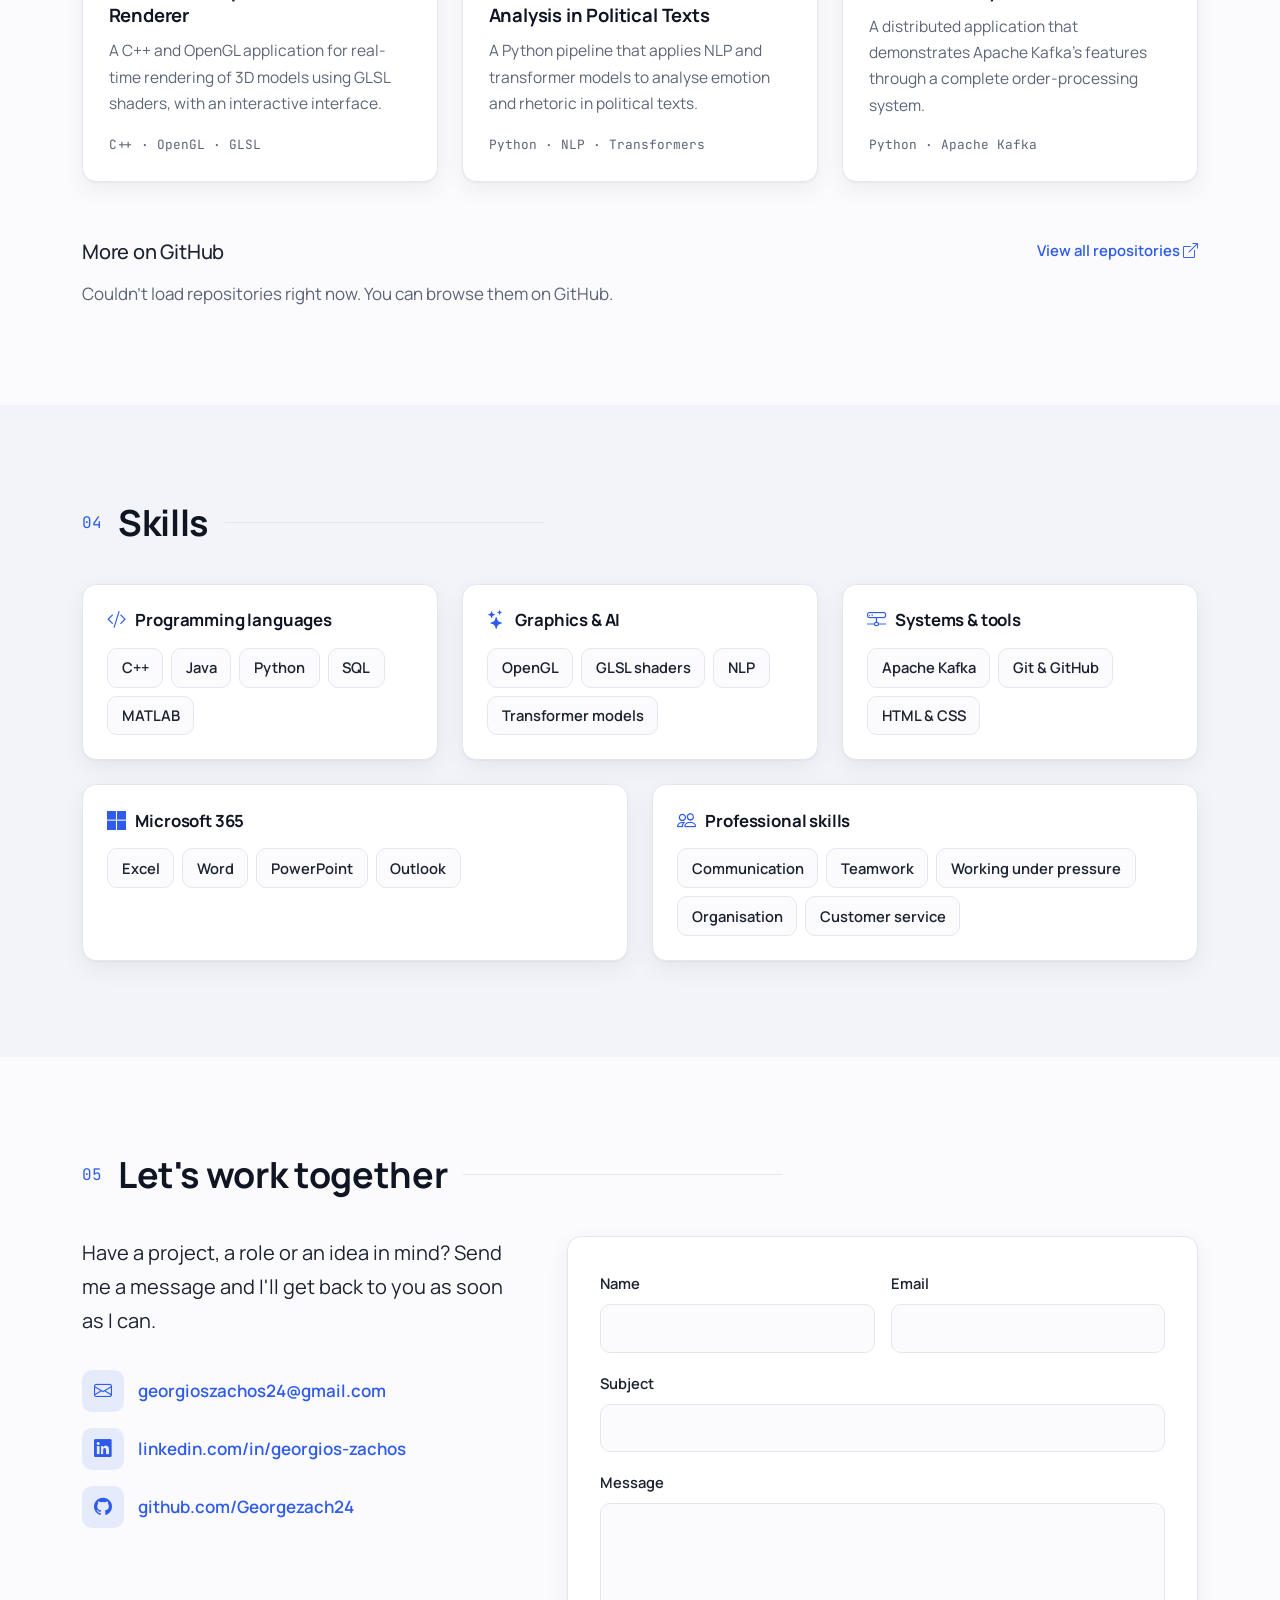
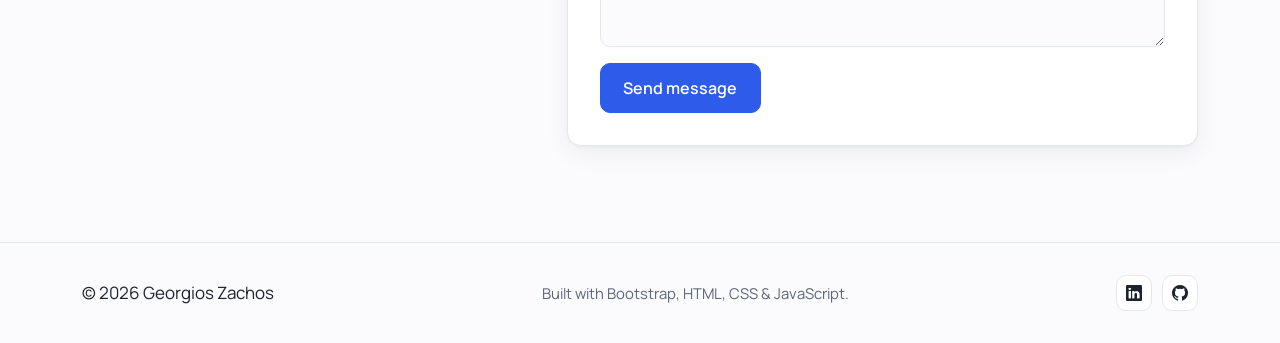
==== commit f93aaf7b: "cognity added" ====
--- a/index.html
+++ b/index.html
@@ -3,15 +3,15 @@
 <head>
   <meta charset="utf-8">
   <meta name="viewport" content="width=device-width, initial-scale=1">
-  <title>Georgios Zachos · Software Developer</title>
-  <meta name="description" content="Georgios Zachos: software developer and Information & Communication Systems Engineering student at the University of the Aegean. C++, Python, Java, real-time graphics, NLP and distributed systems.">
+  <title>Georgios Zachos · Junior Software Engineer</title>
+  <meta name="description" content="Georgios Zachos: Junior Software Engineer at Cognity Consulting and Information & Communication Systems Engineering student at the University of the Aegean. C++, Python, Java, real-time graphics, NLP and distributed systems.">
   <meta name="author" content="Georgios Zachos">
   <meta name="theme-color" content="#2f5bea">
 
   <!-- Open Graph / social previews -->
   <meta property="og:type" content="website">
-  <meta property="og:title" content="Georgios Zachos · Software Developer">
-  <meta property="og:description" content="Software developer working across real-time graphics, NLP and distributed systems.">
+  <meta property="og:title" content="Georgios Zachos · Junior Software Engineer">
+  <meta property="og:description" content="Junior Software Engineer at Cognity Consulting, working across enterprise software, real-time graphics, NLP and distributed systems.">
   <meta property="og:url" content="https://georgezach24.github.io/personal/">
   <meta property="og:image" content="https://georgezach24.github.io/personal/assets/img/profile.jpg">
   <meta name="twitter:card" content="summary">
@@ -42,7 +42,8 @@
     "@type": "Person",
     "name": "Georgios Zachos",
     "alternateName": "Γεώργιος Ζάχος",
-    "jobTitle": "Software Developer",
+    "jobTitle": "Junior Software Engineer",
+    "worksFor": { "@type": "Organization", "name": "Cognity Consulting" },
     "url": "https://georgezach24.github.io/personal/",
     "image": "https://georgezach24.github.io/personal/assets/img/profile.jpg",
     "alumniOf": { "@type": "CollegeOrUniversity", "name": "University of the Aegean" },
@@ -96,8 +97,8 @@
           <div class="col-lg-7 order-2 order-lg-1 reveal">
             <p class="eyebrow mb-3" data-i18n="hero.greeting">Hi, my name is</p>
             <h1 class="display-name" data-i18n="hero.name">Georgios Zachos</h1>
-            <h2 class="hero-role" data-i18n="hero.role">Software Developer &amp; Systems Engineering Student</h2>
-            <p class="lead hero-lead" data-i18n="hero.lead">I build software across real-time graphics, natural language processing and distributed systems, with a focus on clean and reliable code that solves real problems.</p>
+            <h2 class="hero-role" data-i18n="hero.role">Junior Software Engineer at Cognity Consulting</h2>
+            <p class="lead hero-lead" data-i18n="hero.lead">I build enterprise software at Cognity Consulting, and outside work I explore real-time graphics, natural language processing and distributed systems. I care about clean, reliable code that solves real problems.</p>
 
             <div class="d-flex flex-wrap gap-3 mt-4">
               <a href="#contact" class="btn btn-accent btn-lg">
@@ -118,7 +119,7 @@
           <div class="col-lg-5 order-1 order-lg-2 text-center reveal">
             <div class="portrait">
               <img src="assets/img/profile.jpg" alt="Portrait of Georgios Zachos" width="348" height="348" class="portrait-img">
-              <span class="portrait-badge"><span class="pulse"></span><span data-i18n="hero.badge">Open to opportunities</span></span>
+              <span class="portrait-badge"><span class="pulse"></span><span data-i18n="hero.badge">Now at Cognity Consulting</span></span>
             </div>
           </div>
         </div>
@@ -136,13 +137,20 @@
 
         <div class="row g-5">
           <div class="col-lg-7 reveal">
-            <p class="fs-5" data-i18n="about.p1">I'm studying Information &amp; Communication Systems Engineering at the University of the Aegean, where I've been since 2021. My work spans C++ graphics programming with OpenGL, Python NLP pipelines built on transformer models, and event-driven systems with Apache Kafka.</p>
+            <p class="fs-5" data-i18n="about.p1">I'm a Junior Software Engineer at Cognity Consulting, a digital systems integrator delivering enterprise IT projects across Southeast Europe. I also study Information &amp; Communication Systems Engineering at the University of the Aegean (since 2021). My personal and academic work spans C++ graphics programming with OpenGL, Python NLP pipelines built on transformer models, and event-driven systems with Apache Kafka.</p>
             <p data-i18n="about.p2">Outside of code, years of robotics (from the FIRST LEGO League Challenge to research with Aegean Robotics) and customer-facing work in fast-paced environments have taught me to communicate clearly, stay organised under pressure and work well as part of a team.</p>
-            <p data-i18n="about.p3">I'm looking for opportunities where I can contribute to real products, keep learning from experienced engineers and take ownership of meaningful work.</p>
+            <p data-i18n="about.p3">I'm always happy to connect with people working on interesting problems, whether that's a project, a collaboration or a good conversation about technology.</p>
           </div>
 
           <div class="col-lg-5 reveal">
             <div class="fact-list">
+              <div class="fact">
+                <i class="bi bi-briefcase"></i>
+                <div>
+                  <h3 data-i18n="about.factRoleTitle">Current role</h3>
+                  <p data-i18n="about.factRole">Junior Software Engineer, Cognity Consulting</p>
+                </div>
+              </div>
               <div class="fact">
                 <i class="bi bi-mortarboard"></i>
                 <div>
@@ -188,6 +196,15 @@
         <div class="row g-5">
           <div class="col-lg-7">
             <ol class="timeline">
+              <li class="timeline-item timeline-item-current reveal">
+                <div class="timeline-meta">
+                  <span class="timeline-date" data-i18n="exp.e0.date">Present</span>
+                  <span class="tag tag-work" data-i18n="tag.current">Current</span>
+                </div>
+                <h3 class="timeline-role" data-i18n="exp.e0.role">Junior Software Engineer</h3>
+                <p class="timeline-org">Cognity Consulting</p>
+                <p data-i18n="exp.e0.desc">Software engineering at Cognity, a digital systems integrator that delivers enterprise IT projects for telecom, banking, retail and public-sector organisations across Southeast Europe.</p>
+              </li>
               <li class="timeline-item reveal">
                 <div class="timeline-meta">
                   <span class="timeline-date" data-i18n="exp.e1.date">Dec 2024 – Feb 2025</span>
--- a/assets/css/style.css
+++ b/assets/css/style.css
@@ -249,6 +249,7 @@
   width: 12px; height: 12px; border-radius: 50%;
   background: var(--page-bg-alt); border: 3px solid var(--accent);
 }
+.timeline-item-current::before { background: var(--accent); box-shadow: 0 0 0 4px var(--accent-soft); }
 .timeline-meta { display: flex; flex-wrap: wrap; align-items: center; gap: 0.6rem; margin-bottom: 0.35rem; }
 .timeline-date { font-family: var(--font-mono); font-size: 0.85rem; color: var(--text-muted); }
 .timeline-role { font-size: 1.2rem; margin: 0; }
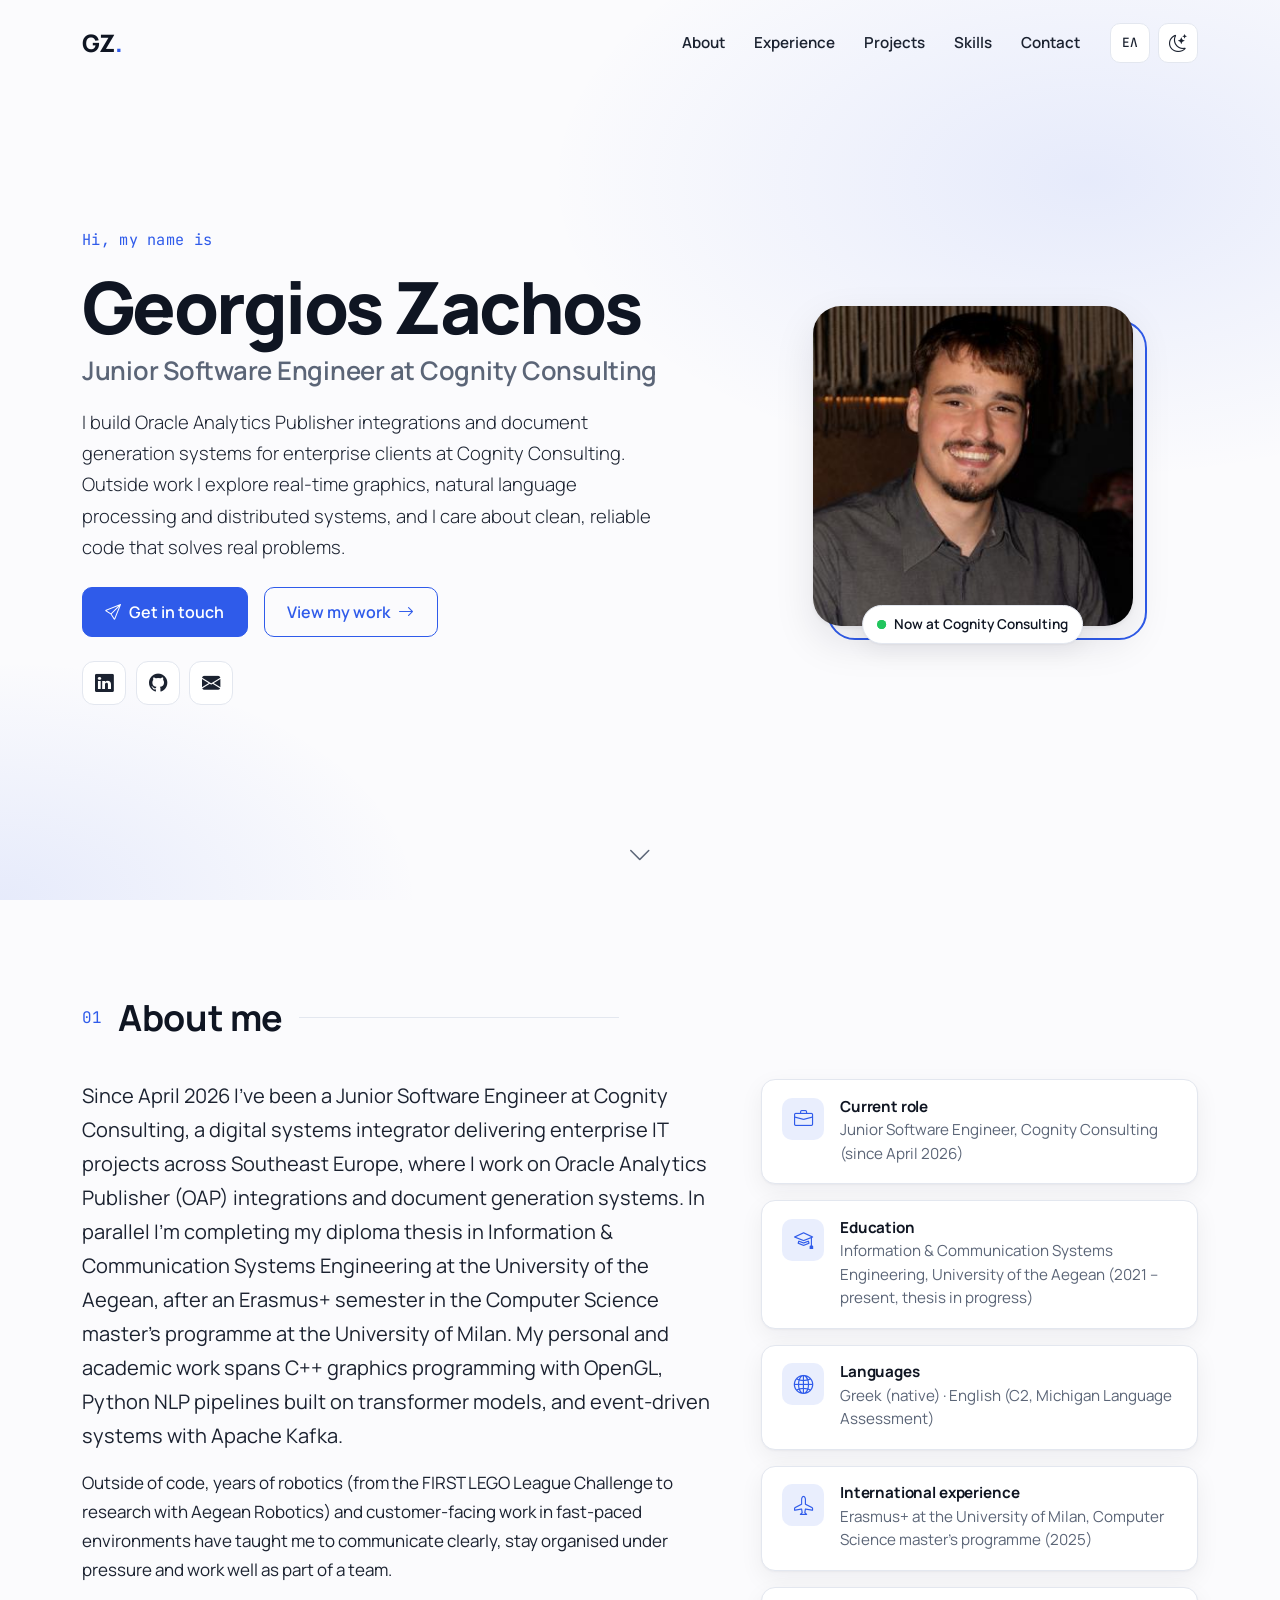
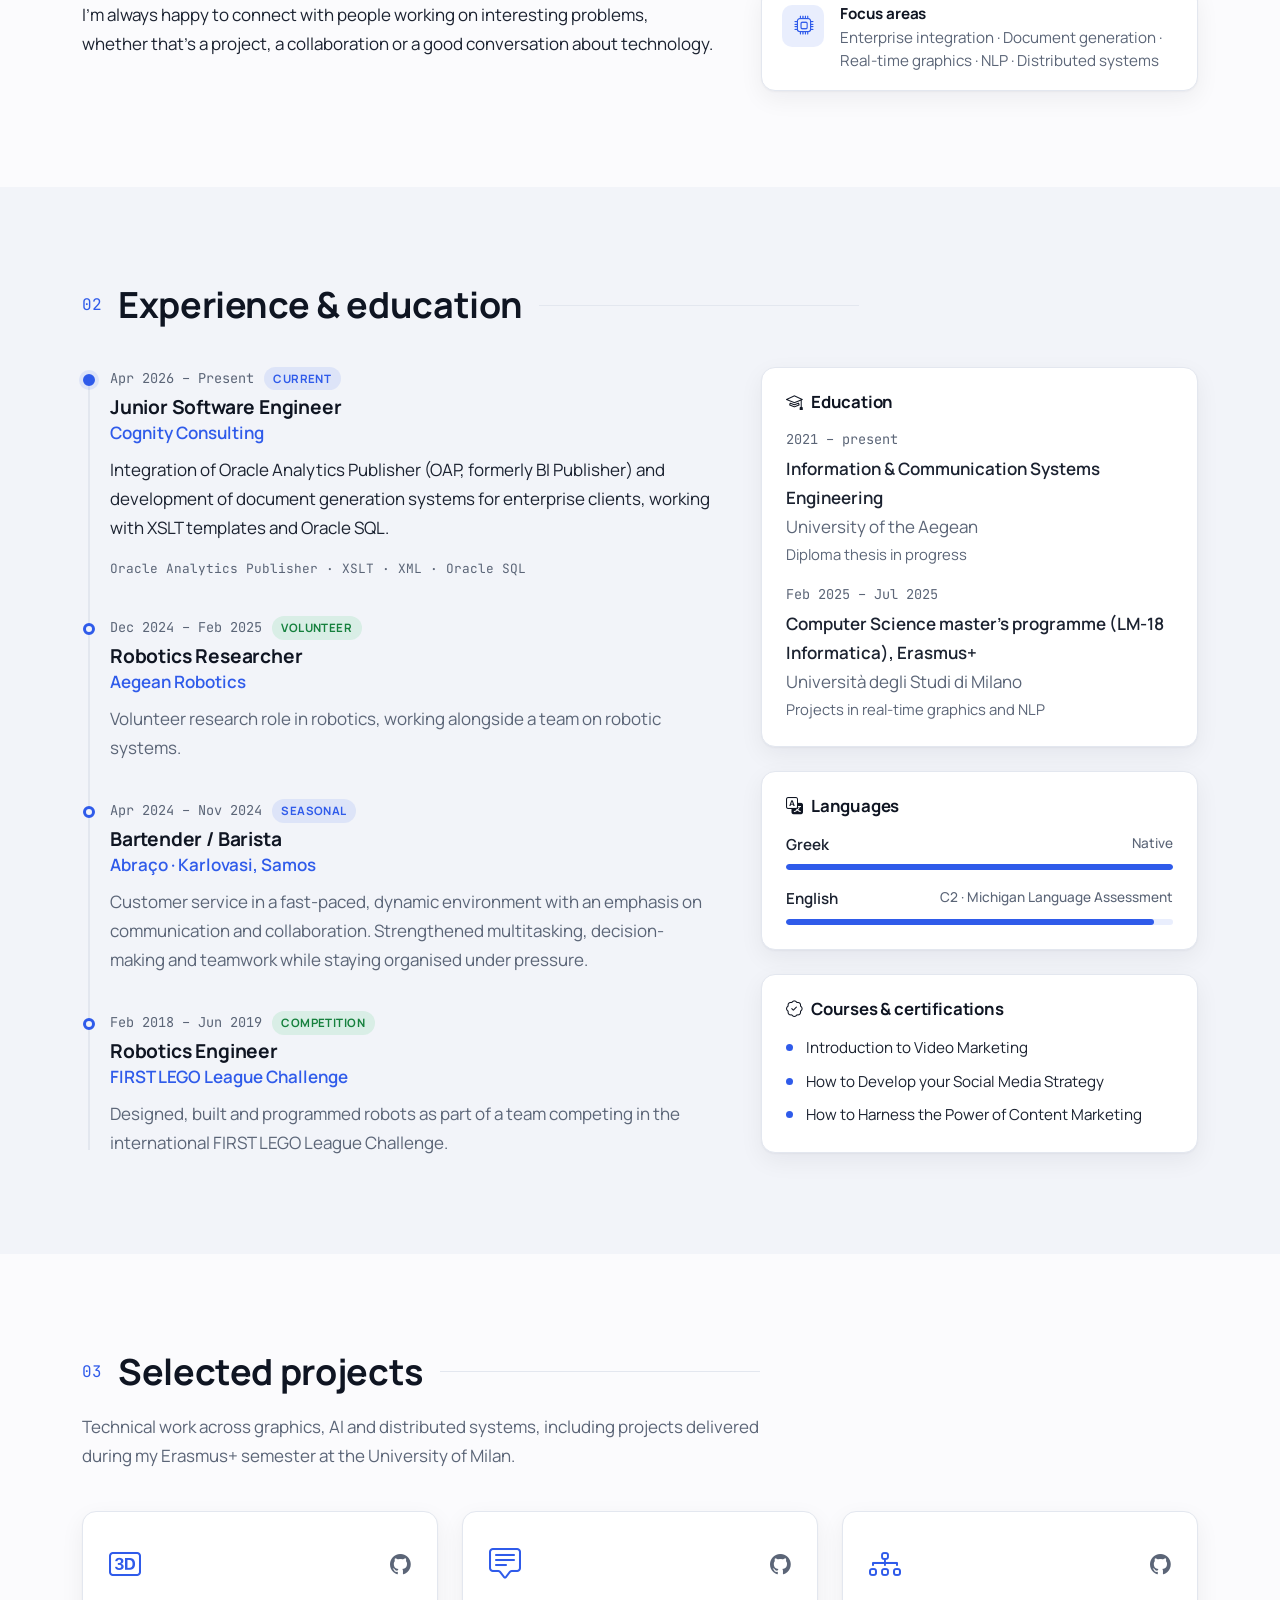
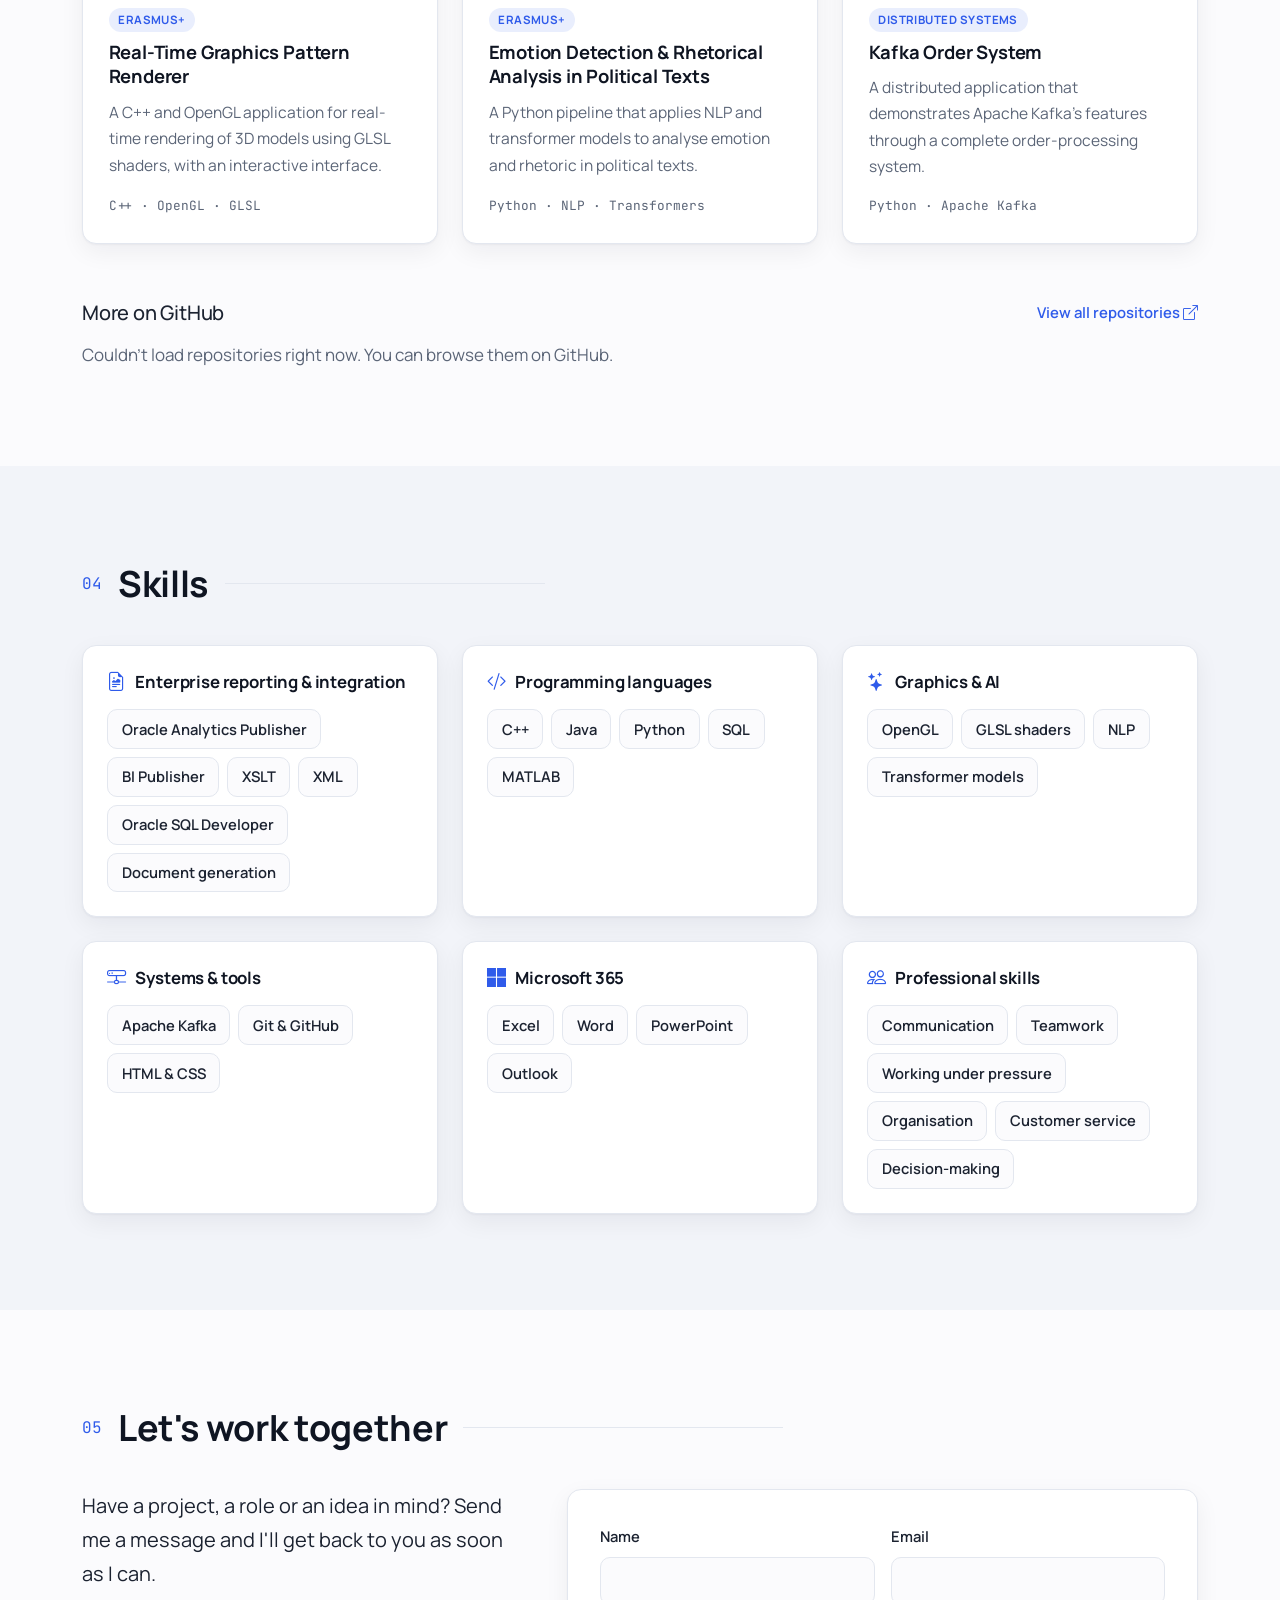
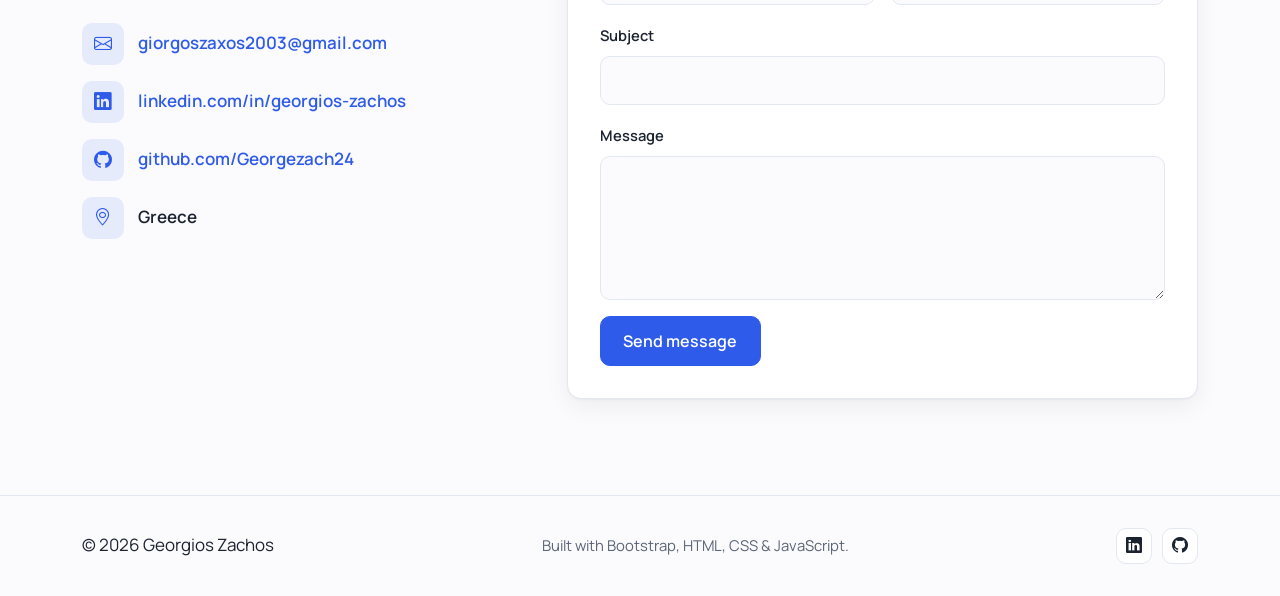
==== commit 783b2f52: "go-live" ====
--- a/index.html
+++ b/index.html
@@ -4,14 +4,14 @@
   <meta charset="utf-8">
   <meta name="viewport" content="width=device-width, initial-scale=1">
   <title>Georgios Zachos · Junior Software Engineer</title>
-  <meta name="description" content="Georgios Zachos: Junior Software Engineer at Cognity Consulting and Information & Communication Systems Engineering student at the University of the Aegean. C++, Python, Java, real-time graphics, NLP and distributed systems.">
+  <meta name="description" content="Georgios Zachos: Junior Software Engineer at Cognity Consulting, working on Oracle Analytics Publisher integrations and document generation systems. Information & Communication Systems Engineering student at the University of the Aegean.">
   <meta name="author" content="Georgios Zachos">
   <meta name="theme-color" content="#2f5bea">
 
   <!-- Open Graph / social previews -->
   <meta property="og:type" content="website">
   <meta property="og:title" content="Georgios Zachos · Junior Software Engineer">
-  <meta property="og:description" content="Junior Software Engineer at Cognity Consulting, working across enterprise software, real-time graphics, NLP and distributed systems.">
+  <meta property="og:description" content="Junior Software Engineer at Cognity Consulting, working on Oracle Analytics Publisher integrations and document generation systems.">
   <meta property="og:url" content="https://georgezach24.github.io/personal/">
   <meta property="og:image" content="https://georgezach24.github.io/personal/assets/img/profile.jpg">
   <meta name="twitter:card" content="summary">
@@ -46,7 +46,12 @@
     "worksFor": { "@type": "Organization", "name": "Cognity Consulting" },
     "url": "https://georgezach24.github.io/personal/",
     "image": "https://georgezach24.github.io/personal/assets/img/profile.jpg",
-    "alumniOf": { "@type": "CollegeOrUniversity", "name": "University of the Aegean" },
+    "address": { "@type": "PostalAddress", "addressCountry": "GR" },
+    "alumniOf": [
+      { "@type": "CollegeOrUniversity", "name": "University of the Aegean" },
+      { "@type": "CollegeOrUniversity", "name": "Università degli Studi di Milano" }
+    ],
+    "knowsAbout": ["Oracle Analytics Publisher", "BI Publisher", "XSLT", "Oracle SQL", "Document generation", "C++", "Java", "Python"],
     "knowsLanguage": ["el", "en"],
     "sameAs": [
       "https://www.linkedin.com/in/georgios-zachos-271b72228/",
@@ -98,7 +103,7 @@
             <p class="eyebrow mb-3" data-i18n="hero.greeting">Hi, my name is</p>
             <h1 class="display-name" data-i18n="hero.name">Georgios Zachos</h1>
             <h2 class="hero-role" data-i18n="hero.role">Junior Software Engineer at Cognity Consulting</h2>
-            <p class="lead hero-lead" data-i18n="hero.lead">I build enterprise software at Cognity Consulting, and outside work I explore real-time graphics, natural language processing and distributed systems. I care about clean, reliable code that solves real problems.</p>
+            <p class="lead hero-lead" data-i18n="hero.lead">I build Oracle Analytics Publisher integrations and document generation systems for enterprise clients at Cognity Consulting. Outside work I explore real-time graphics, natural language processing and distributed systems, and I care about clean, reliable code that solves real problems.</p>
 
             <div class="d-flex flex-wrap gap-3 mt-4">
               <a href="#contact" class="btn btn-accent btn-lg">
@@ -137,7 +142,7 @@
 
         <div class="row g-5">
           <div class="col-lg-7 reveal">
-            <p class="fs-5" data-i18n="about.p1">I'm a Junior Software Engineer at Cognity Consulting, a digital systems integrator delivering enterprise IT projects across Southeast Europe. I also study Information &amp; Communication Systems Engineering at the University of the Aegean (since 2021). My personal and academic work spans C++ graphics programming with OpenGL, Python NLP pipelines built on transformer models, and event-driven systems with Apache Kafka.</p>
+            <p class="fs-5" data-i18n="about.p1">Since April 2026 I've been a Junior Software Engineer at Cognity Consulting, a digital systems integrator delivering enterprise IT projects across Southeast Europe, where I work on Oracle Analytics Publisher (OAP) integrations and document generation systems. In parallel I'm completing my diploma thesis in Information &amp; Communication Systems Engineering at the University of the Aegean, after an Erasmus+ semester in the Computer Science master's programme at the University of Milan. My personal and academic work spans C++ graphics programming with OpenGL, Python NLP pipelines built on transformer models, and event-driven systems with Apache Kafka.</p>
             <p data-i18n="about.p2">Outside of code, years of robotics (from the FIRST LEGO League Challenge to research with Aegean Robotics) and customer-facing work in fast-paced environments have taught me to communicate clearly, stay organised under pressure and work well as part of a team.</p>
             <p data-i18n="about.p3">I'm always happy to connect with people working on interesting problems, whether that's a project, a collaboration or a good conversation about technology.</p>
           </div>
@@ -148,14 +153,14 @@
                 <i class="bi bi-briefcase"></i>
                 <div>
                   <h3 data-i18n="about.factRoleTitle">Current role</h3>
-                  <p data-i18n="about.factRole">Junior Software Engineer, Cognity Consulting</p>
+                  <p data-i18n="about.factRole">Junior Software Engineer, Cognity Consulting (since April 2026)</p>
                 </div>
               </div>
               <div class="fact">
                 <i class="bi bi-mortarboard"></i>
                 <div>
                   <h3 data-i18n="about.factEduTitle">Education</h3>
-                  <p data-i18n="about.factEdu">Information &amp; Communication Systems Engineering, University of the Aegean (2021 – present)</p>
+                  <p data-i18n="about.factEdu">Information &amp; Communication Systems Engineering, University of the Aegean (2021 – present, thesis in progress)</p>
                 </div>
               </div>
               <div class="fact">
@@ -169,14 +174,14 @@
                 <i class="bi bi-airplane"></i>
                 <div>
                   <h3 data-i18n="about.factErasmusTitle">International experience</h3>
-                  <p data-i18n="about.factErasmus">Erasmus+ exchange, delivering graphics and NLP projects</p>
+                  <p data-i18n="about.factErasmus">Erasmus+ at the University of Milan, Computer Science master's programme (2025)</p>
                 </div>
               </div>
               <div class="fact">
                 <i class="bi bi-cpu"></i>
                 <div>
                   <h3 data-i18n="about.factFocusTitle">Focus areas</h3>
-                  <p data-i18n="about.factFocus">Real-time graphics · NLP · Distributed systems · Robotics</p>
+                  <p data-i18n="about.factFocus">Enterprise integration · Document generation · Real-time graphics · NLP · Distributed systems</p>
                 </div>
               </div>
             </div>
@@ -198,12 +203,13 @@
             <ol class="timeline">
               <li class="timeline-item timeline-item-current reveal">
                 <div class="timeline-meta">
-                  <span class="timeline-date" data-i18n="exp.e0.date">Present</span>
+                  <span class="timeline-date" data-i18n="exp.e0.date">Apr 2026 – Present</span>
                   <span class="tag tag-work" data-i18n="tag.current">Current</span>
                 </div>
                 <h3 class="timeline-role" data-i18n="exp.e0.role">Junior Software Engineer</h3>
                 <p class="timeline-org">Cognity Consulting</p>
-                <p data-i18n="exp.e0.desc">Software engineering at Cognity, a digital systems integrator that delivers enterprise IT projects for telecom, banking, retail and public-sector organisations across Southeast Europe.</p>
+                <p data-i18n="exp.e0.desc">Integration of Oracle Analytics Publisher (OAP, formerly BI Publisher) and development of document generation systems for enterprise clients, working with XSLT templates and Oracle SQL.</p>
+                <ul class="tech-list mt-2"><li>Oracle Analytics Publisher</li><li>XSLT</li><li>XML</li><li>Oracle SQL</li></ul>
               </li>
               <li class="timeline-item reveal">
                 <div class="timeline-meta">
@@ -220,8 +226,8 @@
                   <span class="tag tag-work" data-i18n="tag.seasonal">Seasonal</span>
                 </div>
                 <h3 class="timeline-role" data-i18n="exp.e2.role">Bartender / Barista</h3>
-                <p class="timeline-org">Abraco</p>
-                <p data-i18n="exp.e2.desc">Customer service in a fast-paced environment with an emphasis on communication and collaboration. Built strong skills in handling pressure, staying organised and working as a team.</p>
+                <p class="timeline-org">Abraço · Karlovasi, Samos</p>
+                <p data-i18n="exp.e2.desc">Customer service in a fast-paced, dynamic environment with an emphasis on communication and collaboration. Strengthened multitasking, decision-making and teamwork while staying organised under pressure.</p>
               </li>
               <li class="timeline-item reveal">
                 <div class="timeline-meta">
@@ -241,9 +247,12 @@
                 <h3 class="info-card-title"><i class="bi bi-mortarboard me-2"></i><span data-i18n="edu.title">Education</span></h3>
                 <p class="timeline-date mb-1" data-i18n="edu.date">2021 – present</p>
                 <p class="fw-semibold mb-0" data-i18n="edu.degree">Information &amp; Communication Systems Engineering</p>
-                <p class="text-body-secondary" data-i18n="edu.school">University of the Aegean</p>
-                <p class="fw-semibold mb-0" data-i18n="edu.erasmus">Erasmus+ exchange programme</p>
-                <p class="text-body-secondary mb-0" data-i18n="edu.erasmusDesc">Technical projects in real-time graphics and NLP</p>
+                <p class="text-body-secondary mb-0" data-i18n="edu.school">University of the Aegean</p>
+                <p class="small text-body-secondary" data-i18n="edu.thesis">Diploma thesis in progress</p>
+                <p class="timeline-date mb-1" data-i18n="edu.erasmusDate">Feb 2025 – Jul 2025</p>
+                <p class="fw-semibold mb-0" data-i18n="edu.erasmus">Computer Science master's programme (LM-18 Informatica), Erasmus+</p>
+                <p class="text-body-secondary mb-0">Università degli Studi di Milano</p>
+                <p class="small text-body-secondary mb-0" data-i18n="edu.erasmusDesc">Projects in real-time graphics and NLP</p>
               </div>
             </div>
 
@@ -262,6 +271,17 @@
                 <div class="meter" role="img" aria-label="C2"><span style="width:95%"></span></div>
               </div>
             </div>
+
+            <div class="card info-card reveal mt-4">
+              <div class="card-body">
+                <h3 class="info-card-title"><i class="bi bi-patch-check me-2"></i><span data-i18n="cert.title">Courses &amp; certifications</span></h3>
+                <ul class="cert-list">
+                  <li data-i18n="cert.c1">Introduction to Video Marketing</li>
+                  <li data-i18n="cert.c2">How to Develop your Social Media Strategy</li>
+                  <li data-i18n="cert.c3">How to Harness the Power of Content Marketing</li>
+                </ul>
+              </div>
+            </div>
           </div>
         </div>
       </div>
@@ -274,7 +294,7 @@
           <span class="section-num">03</span>
           <h2 class="section-title" data-i18n="proj.title">Selected projects</h2>
         </div>
-        <p class="section-sub reveal" data-i18n="proj.sub">Technical work across graphics, AI and distributed systems, including projects delivered during my Erasmus exchange.</p>
+        <p class="section-sub reveal" data-i18n="proj.sub">Technical work across graphics, AI and distributed systems, including projects delivered during my Erasmus+ semester at the University of Milan.</p>
 
         <div class="row g-4">
           <div class="col-md-6 col-lg-4 reveal">
@@ -348,6 +368,12 @@
         <div class="row g-4">
           <div class="col-md-6 col-lg-4 reveal">
             <div class="skill-group">
+              <h3><i class="bi bi-file-earmark-richtext"></i><span data-i18n="skills.enterprise">Enterprise reporting &amp; integration</span></h3>
+              <ul class="chip-list"><li>Oracle Analytics Publisher</li><li>BI Publisher</li><li>XSLT</li><li>XML</li><li>Oracle SQL Developer</li><li data-i18n="skills.docgen">Document generation</li></ul>
+            </div>
+          </div>
+          <div class="col-md-6 col-lg-4 reveal">
+            <div class="skill-group">
               <h3><i class="bi bi-code-slash"></i><span data-i18n="skills.prog">Programming languages</span></h3>
               <ul class="chip-list"><li>C++</li><li>Java</li><li>Python</li><li>SQL</li><li>MATLAB</li></ul>
             </div>
@@ -364,13 +390,13 @@
               <ul class="chip-list"><li>Apache Kafka</li><li>Git &amp; GitHub</li><li>HTML &amp; CSS</li></ul>
             </div>
           </div>
-          <div class="col-md-6 col-lg-6 reveal">
+          <div class="col-md-6 col-lg-4 reveal">
             <div class="skill-group">
               <h3><i class="bi bi-microsoft"></i><span>Microsoft 365</span></h3>
               <ul class="chip-list"><li>Excel</li><li>Word</li><li>PowerPoint</li><li>Outlook</li></ul>
             </div>
           </div>
-          <div class="col-md-12 col-lg-6 reveal">
+          <div class="col-md-6 col-lg-4 reveal">
             <div class="skill-group">
               <h3><i class="bi bi-people"></i><span data-i18n="skills.soft">Professional skills</span></h3>
               <ul class="chip-list">
@@ -379,6 +405,7 @@
                 <li data-i18n="skills.s3">Working under pressure</li>
                 <li data-i18n="skills.s4">Organisation</li>
                 <li data-i18n="skills.s5">Customer service</li>
+                <li data-i18n="skills.s6">Decision-making</li>
               </ul>
             </div>
           </div>
@@ -409,6 +436,10 @@
               <li>
                 <i class="bi bi-github"></i>
                 <a href="https://github.com/Georgezach24" target="_blank" rel="noopener">github.com/Georgezach24</a>
+              </li>
+              <li>
+                <i class="bi bi-geo-alt"></i>
+                <span data-i18n="contact.location">Greece</span>
               </li>
             </ul>
           </div>
--- a/assets/css/style.css
+++ b/assets/css/style.css
@@ -309,6 +309,10 @@
 .repo-meta { display: flex; flex-wrap: wrap; gap: 1rem; font-size: 0.8rem; color: var(--text-muted); font-family: var(--font-mono); }
 .lang-dot { display: inline-block; width: 10px; height: 10px; border-radius: 50%; margin-right: 0.35rem; vertical-align: middle; background: var(--accent); }
 
+.cert-list { list-style: none; padding: 0; margin: 0; display: grid; gap: 0.5rem; font-size: 0.95rem; }
+.cert-list li { position: relative; padding-left: 1.25rem; }
+.cert-list li::before { content: ""; position: absolute; left: 0; top: 0.6em; width: 7px; height: 7px; border-radius: 50%; background: var(--accent); }
+
 /* ---------- Skills ---------- */
 .skill-group {
   height: 100%; background: var(--surface); border: 1px solid var(--border); border-radius: var(--radius);
